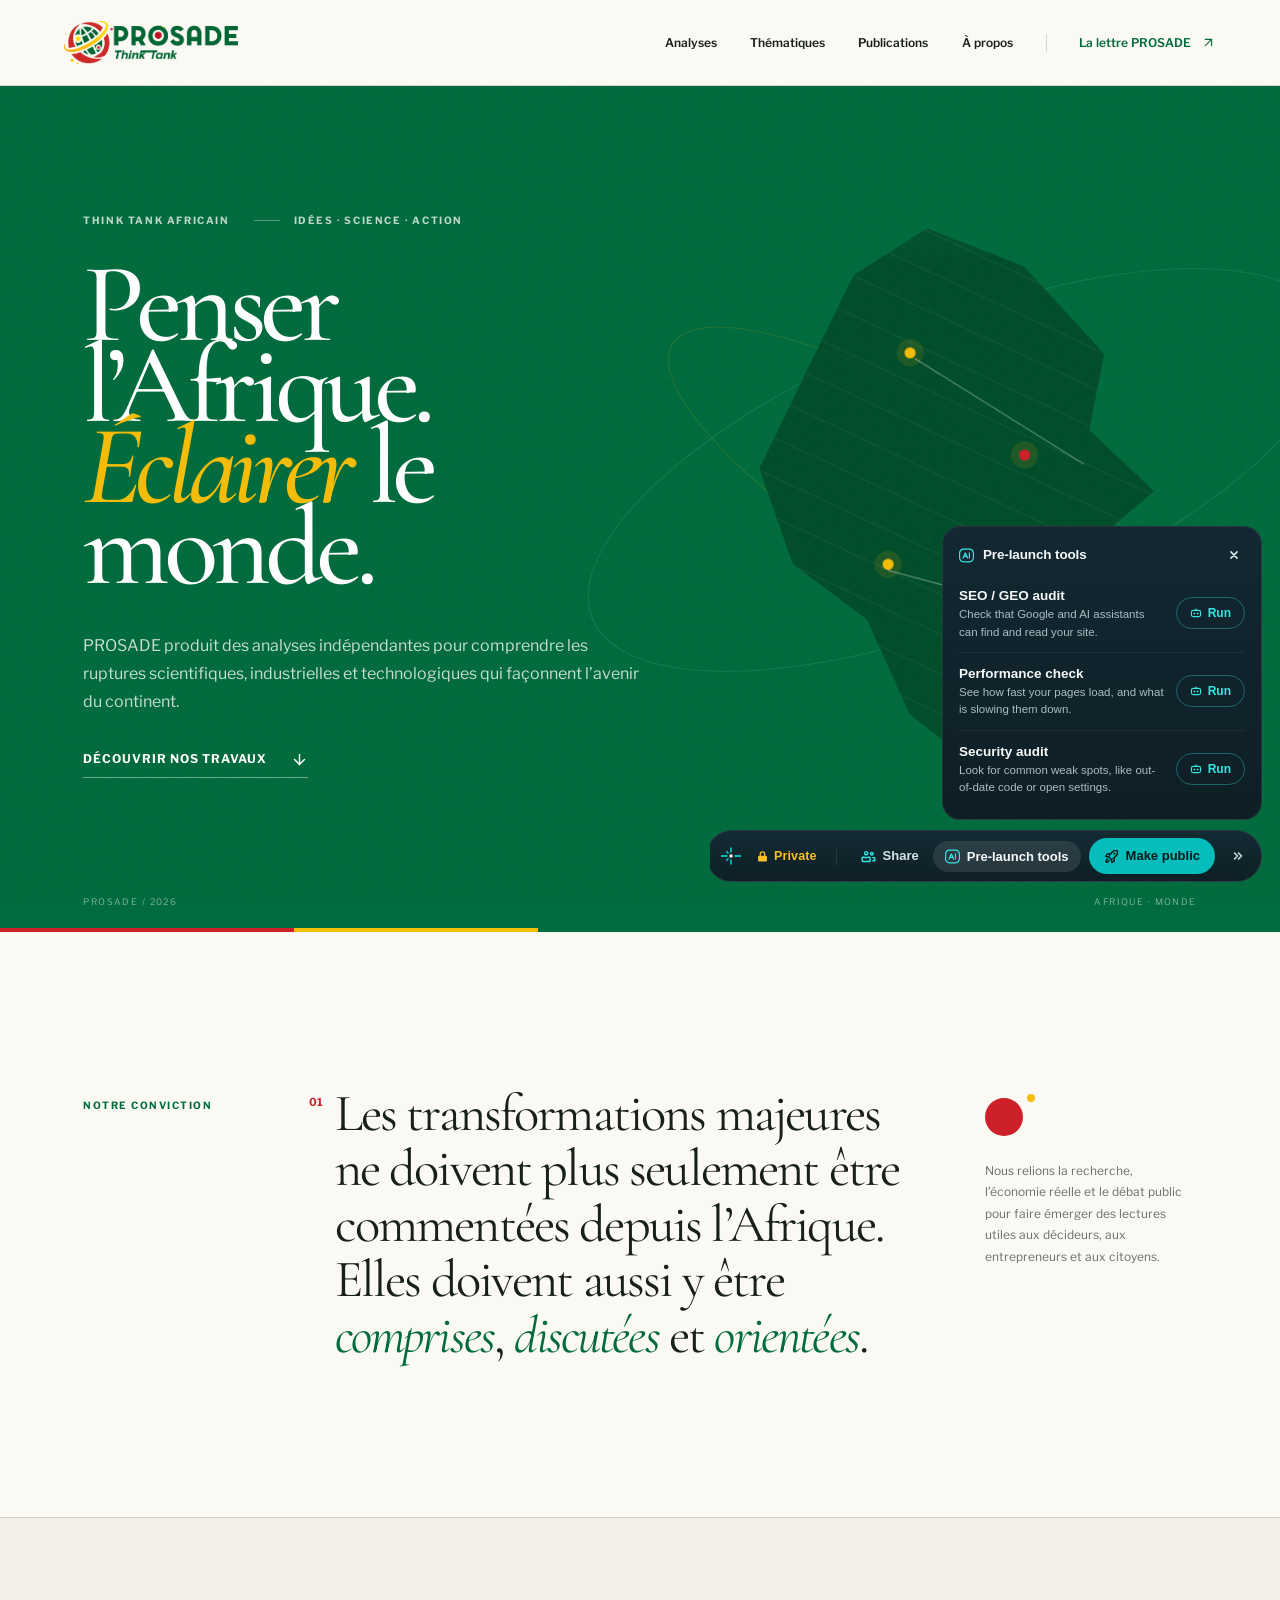
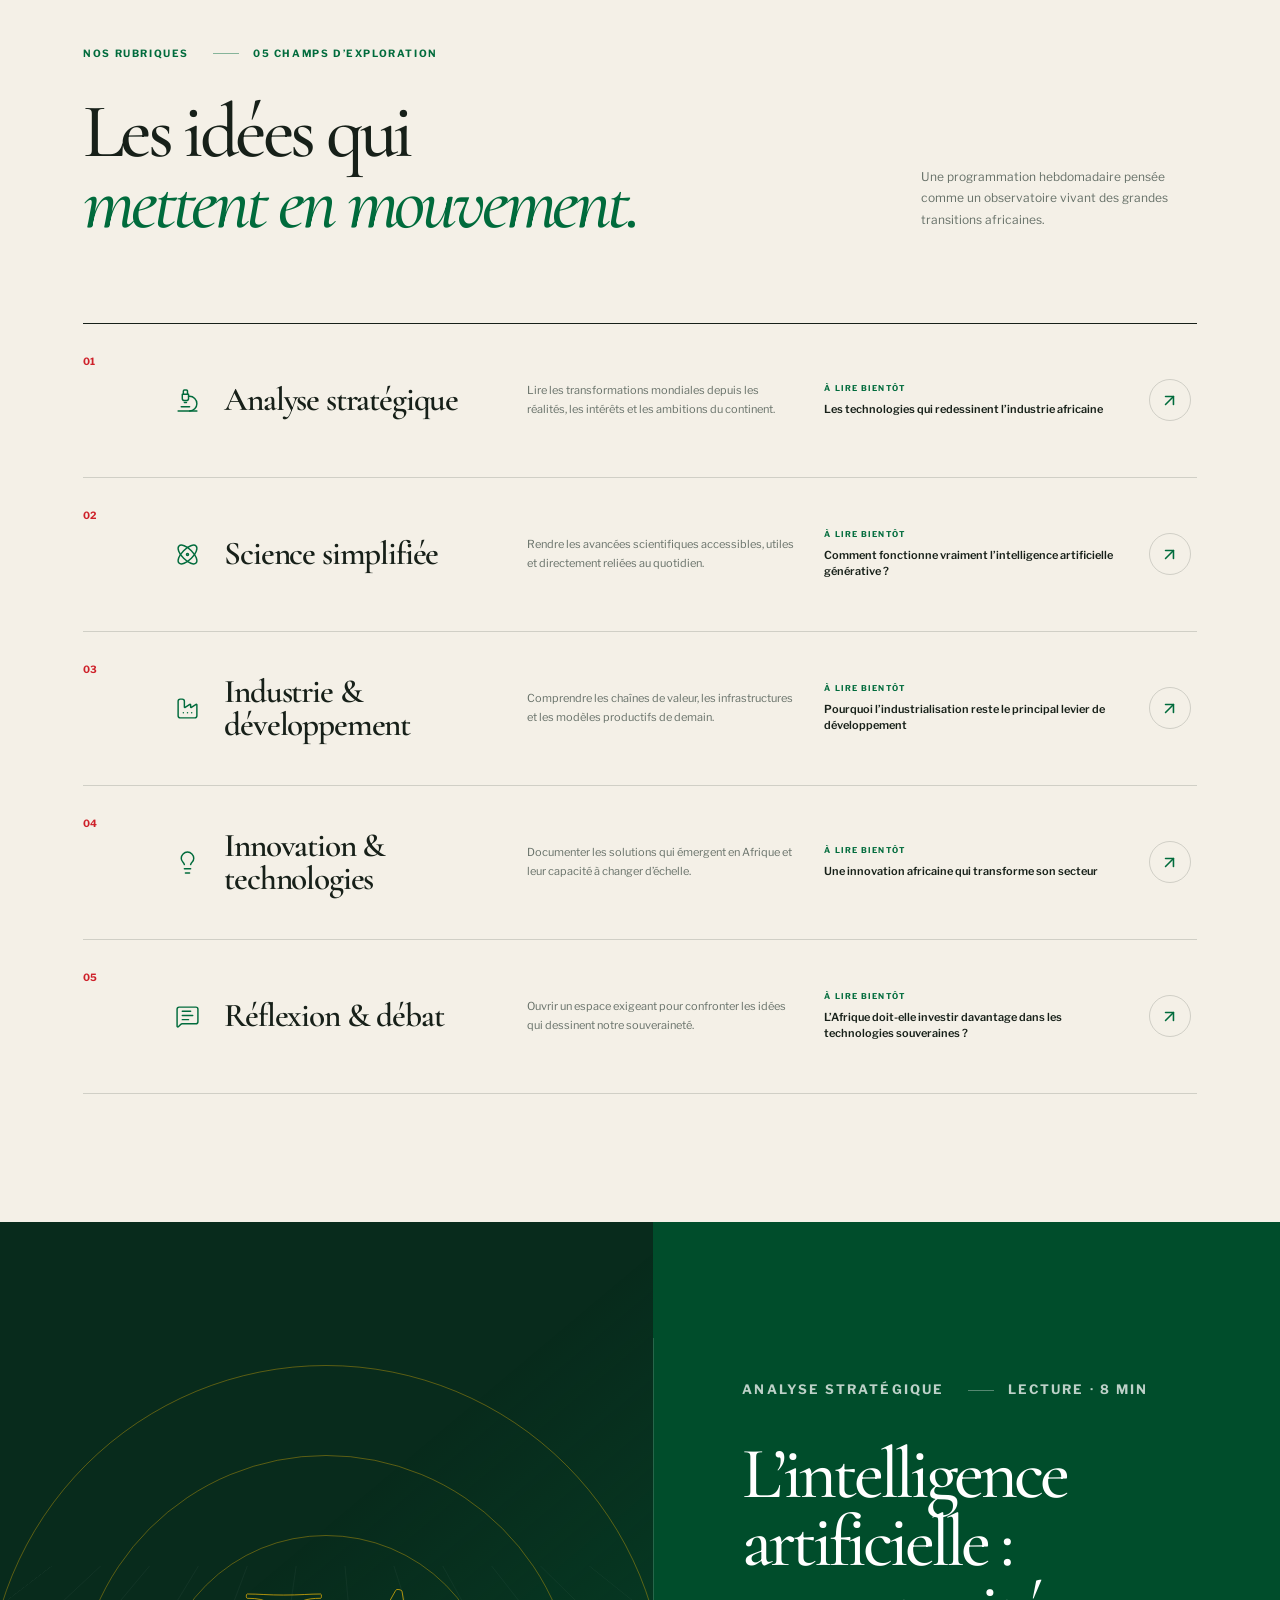
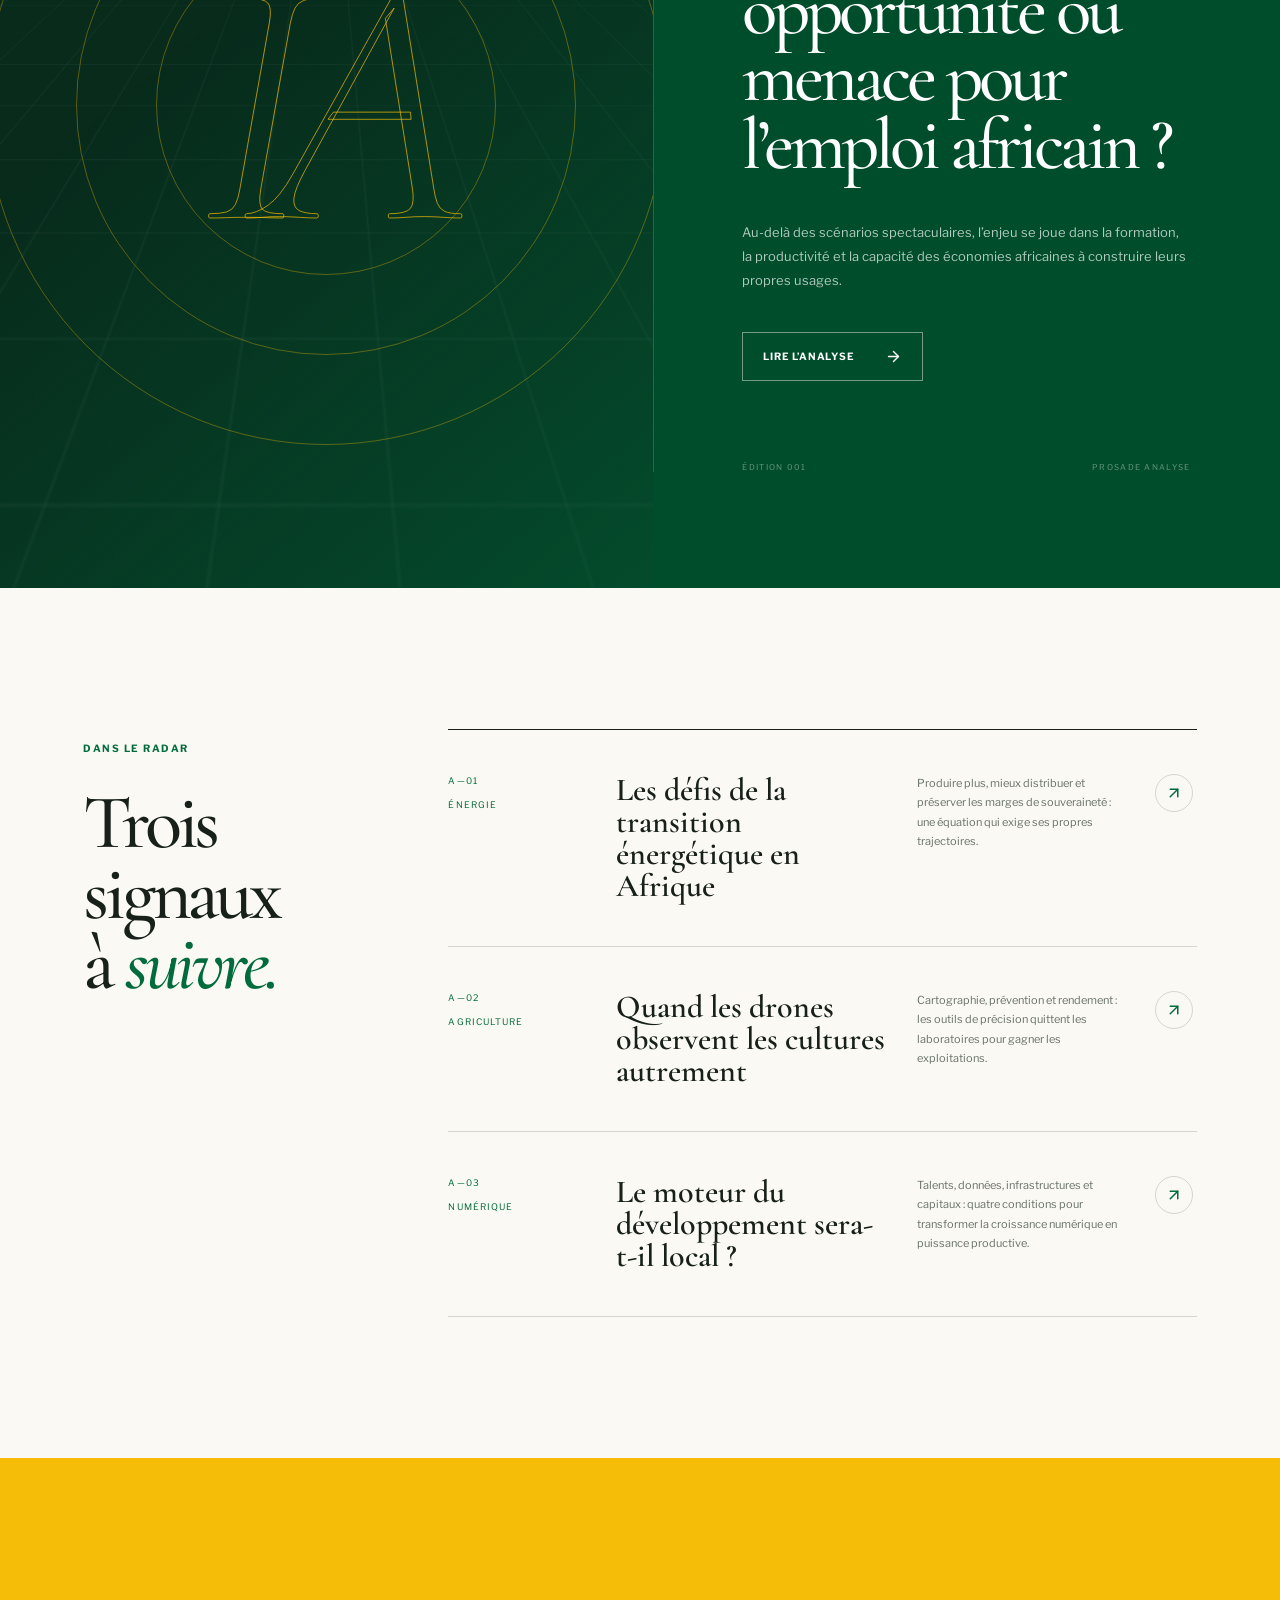
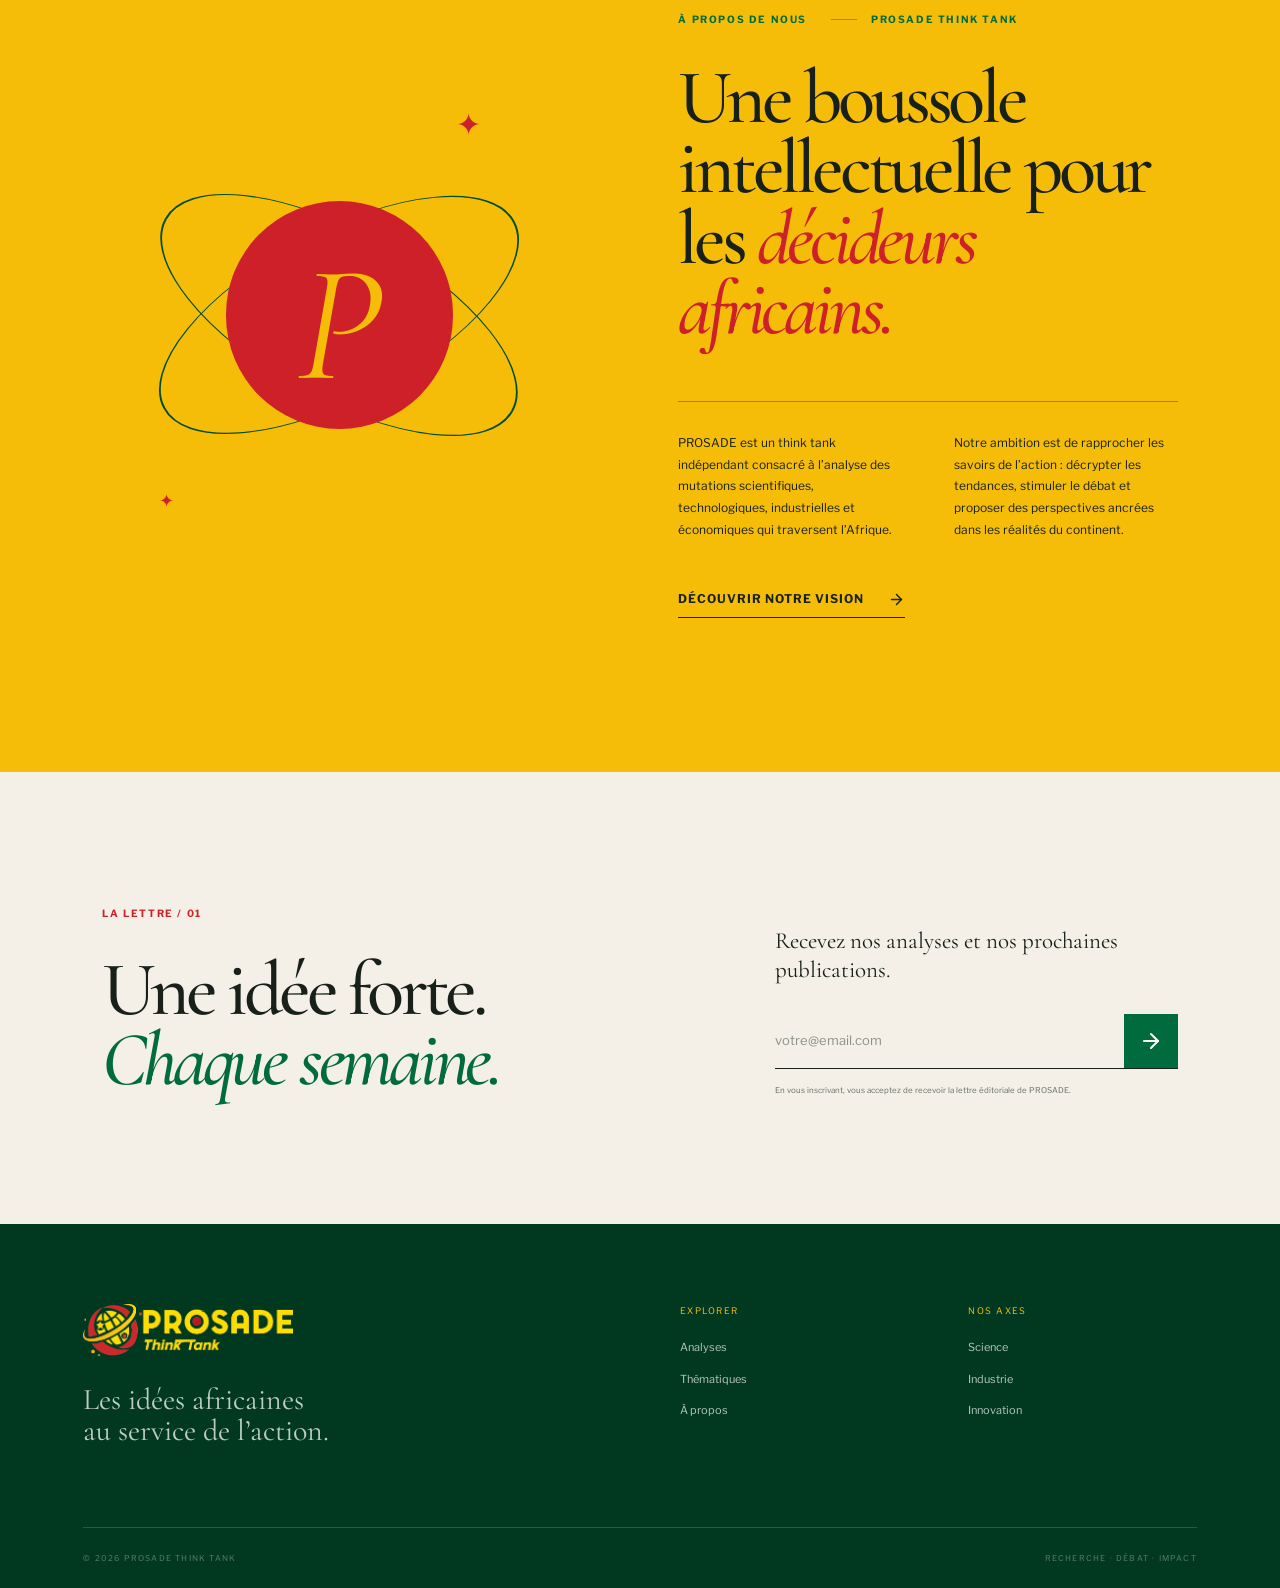
==== PROSADE — Think Tank africain.html @ a124afc9 "Add files via upload" ====
<!DOCTYPE html>
<!-- saved from url=(0032)https://prosade-web.netlify.app/ -->
<html lang="fr"><head><meta http-equiv="Content-Type" content="text/html; charset=UTF-8"><meta name="viewport" content="width=device-width, initial-scale=1"><link rel="preload" as="image" href="./PROSADE — Think Tank africain_files/prosade-logo-green.png"><link rel="preload" as="image" href="./PROSADE — Think Tank africain_files/prosade-logo-yellow.png"><link rel="stylesheet" href="./PROSADE — Think Tank africain_files/index-MCbqjA66.css" type="text/css" data-precedence="default"><title>PROSADE — Think Tank africain</title><meta name="description" content="PROSADE produit des analyses sur les transformations scientifiques, industrielles et technologiques qui façonnent l’avenir de l’Afrique."><meta name="theme-color" content="#006b3c"><link rel="modulepreload" href="https://prosade-web.netlify.app/assets/index-DYErUAAZ.js"><link rel="modulepreload" href="https://prosade-web.netlify.app/assets/index-BLcQiHYW.js"><style>
    @font-face {
      font-family: 'Nunito';
      src: url('chrome-extension://alglchohmdikgdjhafiicilegegieafa/fonts/Nunito-all.woff2') format('woff2');
      font-weight: 300 700;
      font-style: normal;
      font-display: swap;
    }
  </style></head><body><!--$--><main><header class="site-header"><a class="brand" href="https://prosade-web.netlify.app/#accueil" aria-label="PROSADE — Accueil"><img src="./PROSADE — Think Tank africain_files/prosade-logo-green.png" alt="PROSADE Think Tank"></a><nav class="nav-links" aria-label="Navigation principale"><a href="https://prosade-web.netlify.app/#analyses">Analyses</a><a href="https://prosade-web.netlify.app/#thematiques">Thématiques</a><a href="https://prosade-web.netlify.app/#publications">Publications</a><a href="https://prosade-web.netlify.app/#apropos">À propos</a><a class="nav-cta" href="https://prosade-web.netlify.app/#newsletter">La lettre PROSADE <svg xmlns="http://www.w3.org/2000/svg" width="15" height="15" viewBox="0 0 24 24" fill="none" stroke="currentColor" stroke-width="1.8" stroke-linecap="round" stroke-linejoin="round" class="lucide lucide-arrow-up-right" aria-hidden="true"><path d="M7 7h10v10"></path><path d="M7 17 17 7"></path></svg></a></nav><button class="menu-button" aria-expanded="false" aria-label="Ouvrir le menu"><svg xmlns="http://www.w3.org/2000/svg" width="24" height="24" viewBox="0 0 24 24" fill="none" stroke="currentColor" stroke-width="2" stroke-linecap="round" stroke-linejoin="round" class="lucide lucide-menu" aria-hidden="true"><path d="M4 5h16"></path><path d="M4 12h16"></path><path d="M4 19h16"></path></svg></button></header><section class="hero" id="accueil"><div class="hero-orbit orbit-one"></div><div class="hero-orbit orbit-two"></div><div class="hero-copy"><p class="eyebrow light"><span>Think tank africain</span><span>Idées · Science · Action</span></p><h1>Penser<br>l’Afrique.<br><em>Éclairer</em> le monde.</h1><p class="hero-intro">PROSADE produit des analyses indépendantes pour comprendre les ruptures scientifiques, industrielles et technologiques qui façonnent l’avenir du continent.</p><a class="text-link light-link" href="https://prosade-web.netlify.app/#analyses">Découvrir nos travaux <svg xmlns="http://www.w3.org/2000/svg" width="17" height="17" viewBox="0 0 24 24" fill="none" stroke="currentColor" stroke-width="2" stroke-linecap="round" stroke-linejoin="round" class="lucide lucide-arrow-down" aria-hidden="true"><path d="M12 5v14"></path><path d="m19 12-7 7-7-7"></path></svg></a></div><div class="hero-visual" aria-hidden="true"><div class="continent-shape"><span class="map-dot dot-one"></span><span class="map-dot dot-two"></span><span class="map-dot dot-three"></span><span class="map-dot dot-four"></span><span class="map-line line-one"></span><span class="map-line line-two"></span></div><p class="visual-label">Observer les ruptures<br>depuis le continent</p></div><div class="hero-index"><span>PROSADE / 2026</span><span>Afrique · Monde</span></div></section><section class="manifesto" id="analyses"><div class="section-marker">Notre conviction</div><div class="manifesto-statement"><span class="manifesto-number">01</span><p>Les transformations majeures ne doivent plus seulement être commentées depuis l’Afrique. Elles doivent aussi y être <em>comprises</em>, <em>discutées</em> et <em>orientées</em>.</p></div><div class="manifesto-note"><div class="red-disc"></div><p>Nous relions la recherche, l’économie réelle et le débat public pour faire émerger des lectures utiles aux décideurs, aux entrepreneurs et aux citoyens.</p></div></section><section class="themes-section" id="thematiques"><div class="section-heading-row"><div><p class="eyebrow dark"><span>Nos rubriques</span><span>05 champs d’exploration</span></p><h2>Les idées qui<br><em>mettent en mouvement.</em></h2></div><p class="heading-aside">Une programmation hebdomadaire pensée comme un observatoire vivant des grandes transitions africaines.</p></div><div class="themes-list"><article class="theme-row theme-analysis"><span class="theme-number">01</span><div class="theme-title-wrap"><svg xmlns="http://www.w3.org/2000/svg" width="25" height="25" viewBox="0 0 24 24" fill="none" stroke="currentColor" stroke-width="1.4" stroke-linecap="round" stroke-linejoin="round" class="lucide lucide-microscope theme-icon" aria-hidden="true"><path d="M6 18h8"></path><path d="M3 22h18"></path><path d="M14 22a7 7 0 1 0 0-14h-1"></path><path d="M9 14h2"></path><path d="M9 12a2 2 0 0 1-2-2V6h6v4a2 2 0 0 1-2 2Z"></path><path d="M12 6V3a1 1 0 0 0-1-1H9a1 1 0 0 0-1 1v3"></path></svg><h3>Analyse stratégique</h3></div><p class="theme-description">Lire les transformations mondiales depuis les réalités, les intérêts et les ambitions du continent.</p><div class="theme-prompt"><span>À lire bientôt</span><strong>Les technologies qui redessinent l’industrie africaine</strong></div><a class="circle-button" href="https://prosade-web.netlify.app/#publications" aria-label="Découvrir la rubrique Analyse stratégique"><svg xmlns="http://www.w3.org/2000/svg" width="19" height="19" viewBox="0 0 24 24" fill="none" stroke="currentColor" stroke-width="2" stroke-linecap="round" stroke-linejoin="round" class="lucide lucide-arrow-up-right" aria-hidden="true"><path d="M7 7h10v10"></path><path d="M7 17 17 7"></path></svg></a></article><article class="theme-row theme-science"><span class="theme-number">02</span><div class="theme-title-wrap"><svg xmlns="http://www.w3.org/2000/svg" width="25" height="25" viewBox="0 0 24 24" fill="none" stroke="currentColor" stroke-width="1.4" stroke-linecap="round" stroke-linejoin="round" class="lucide lucide-atom theme-icon" aria-hidden="true"><circle cx="12" cy="12" r="1"></circle><path d="M20.2 20.2c2.04-2.03.02-7.36-4.5-11.9-4.54-4.52-9.87-6.54-11.9-4.5-2.04 2.03-.02 7.36 4.5 11.9 4.54 4.52 9.87 6.54 11.9 4.5Z"></path><path d="M15.7 15.7c4.52-4.54 6.54-9.87 4.5-11.9-2.03-2.04-7.36-.02-11.9 4.5-4.52 4.54-6.54 9.87-4.5 11.9 2.03 2.04 7.36.02 11.9-4.5Z"></path></svg><h3>Science simplifiée</h3></div><p class="theme-description">Rendre les avancées scientifiques accessibles, utiles et directement reliées au quotidien.</p><div class="theme-prompt"><span>À lire bientôt</span><strong>Comment fonctionne vraiment l’intelligence artificielle générative ?</strong></div><a class="circle-button" href="https://prosade-web.netlify.app/#publications" aria-label="Découvrir la rubrique Science simplifiée"><svg xmlns="http://www.w3.org/2000/svg" width="19" height="19" viewBox="0 0 24 24" fill="none" stroke="currentColor" stroke-width="2" stroke-linecap="round" stroke-linejoin="round" class="lucide lucide-arrow-up-right" aria-hidden="true"><path d="M7 7h10v10"></path><path d="M7 17 17 7"></path></svg></a></article><article class="theme-row theme-industry"><span class="theme-number">03</span><div class="theme-title-wrap"><svg xmlns="http://www.w3.org/2000/svg" width="25" height="25" viewBox="0 0 24 24" fill="none" stroke="currentColor" stroke-width="1.4" stroke-linecap="round" stroke-linejoin="round" class="lucide lucide-factory theme-icon" aria-hidden="true"><path d="M12 16h.01"></path><path d="M16 16h.01"></path><path d="M3 19a2 2 0 0 0 2 2h14a2 2 0 0 0 2-2V8.5a.5.5 0 0 0-.769-.422l-4.462 2.844A.5.5 0 0 1 15 10.5v-2a.5.5 0 0 0-.769-.422L9.77 10.922A.5.5 0 0 1 9 10.5V5a2 2 0 0 0-2-2H5a2 2 0 0 0-2 2z"></path><path d="M8 16h.01"></path></svg><h3>Industrie &amp; développement</h3></div><p class="theme-description">Comprendre les chaînes de valeur, les infrastructures et les modèles productifs de demain.</p><div class="theme-prompt"><span>À lire bientôt</span><strong>Pourquoi l’industrialisation reste le principal levier de développement</strong></div><a class="circle-button" href="https://prosade-web.netlify.app/#publications" aria-label="Découvrir la rubrique Industrie &amp; développement"><svg xmlns="http://www.w3.org/2000/svg" width="19" height="19" viewBox="0 0 24 24" fill="none" stroke="currentColor" stroke-width="2" stroke-linecap="round" stroke-linejoin="round" class="lucide lucide-arrow-up-right" aria-hidden="true"><path d="M7 7h10v10"></path><path d="M7 17 17 7"></path></svg></a></article><article class="theme-row theme-innovation"><span class="theme-number">04</span><div class="theme-title-wrap"><svg xmlns="http://www.w3.org/2000/svg" width="25" height="25" viewBox="0 0 24 24" fill="none" stroke="currentColor" stroke-width="1.4" stroke-linecap="round" stroke-linejoin="round" class="lucide lucide-lightbulb theme-icon" aria-hidden="true"><path d="M15 14c.2-1 .7-1.7 1.5-2.5 1-.9 1.5-2.2 1.5-3.5A6 6 0 0 0 6 8c0 1 .2 2.2 1.5 3.5.7.7 1.3 1.5 1.5 2.5"></path><path d="M9 18h6"></path><path d="M10 22h4"></path></svg><h3>Innovation &amp; technologies</h3></div><p class="theme-description">Documenter les solutions qui émergent en Afrique et leur capacité à changer d’échelle.</p><div class="theme-prompt"><span>À lire bientôt</span><strong>Une innovation africaine qui transforme son secteur</strong></div><a class="circle-button" href="https://prosade-web.netlify.app/#publications" aria-label="Découvrir la rubrique Innovation &amp; technologies"><svg xmlns="http://www.w3.org/2000/svg" width="19" height="19" viewBox="0 0 24 24" fill="none" stroke="currentColor" stroke-width="2" stroke-linecap="round" stroke-linejoin="round" class="lucide lucide-arrow-up-right" aria-hidden="true"><path d="M7 7h10v10"></path><path d="M7 17 17 7"></path></svg></a></article><article class="theme-row theme-debate"><span class="theme-number">05</span><div class="theme-title-wrap"><svg xmlns="http://www.w3.org/2000/svg" width="25" height="25" viewBox="0 0 24 24" fill="none" stroke="currentColor" stroke-width="1.4" stroke-linecap="round" stroke-linejoin="round" class="lucide lucide-message-square-text theme-icon" aria-hidden="true"><path d="M22 17a2 2 0 0 1-2 2H6.828a2 2 0 0 0-1.414.586l-2.202 2.202A.71.71 0 0 1 2 21.286V5a2 2 0 0 1 2-2h16a2 2 0 0 1 2 2z"></path><path d="M7 11h10"></path><path d="M7 15h6"></path><path d="M7 7h8"></path></svg><h3>Réflexion &amp; débat</h3></div><p class="theme-description">Ouvrir un espace exigeant pour confronter les idées qui dessinent notre souveraineté.</p><div class="theme-prompt"><span>À lire bientôt</span><strong>L’Afrique doit-elle investir davantage dans les technologies souveraines ?</strong></div><a class="circle-button" href="https://prosade-web.netlify.app/#publications" aria-label="Découvrir la rubrique Réflexion &amp; débat"><svg xmlns="http://www.w3.org/2000/svg" width="19" height="19" viewBox="0 0 24 24" fill="none" stroke="currentColor" stroke-width="2" stroke-linecap="round" stroke-linejoin="round" class="lucide lucide-arrow-up-right" aria-hidden="true"><path d="M7 7h10v10"></path><path d="M7 17 17 7"></path></svg></a></article></div></section><section class="featured" id="publications"><div class="featured-art" aria-hidden="true"><div class="circuit-grid"></div><div class="signal signal-one"></div><div class="signal signal-two"></div><div class="signal signal-three"></div><span>IA</span></div><div class="featured-copy"><p class="eyebrow light"><span>Analyse stratégique</span><span>Lecture · 8 min</span></p><h2>L’intelligence artificielle : opportunité ou menace pour l’emploi africain ?</h2><p>Au-delà des scénarios spectaculaires, l’enjeu se joue dans la formation, la productivité et la capacité des économies africaines à construire leurs propres usages.</p><a class="button-light" href="https://prosade-web.netlify.app/#newsletter">Lire l’analyse <svg xmlns="http://www.w3.org/2000/svg" width="17" height="17" viewBox="0 0 24 24" fill="none" stroke="currentColor" stroke-width="2" stroke-linecap="round" stroke-linejoin="round" class="lucide lucide-arrow-right" aria-hidden="true"><path d="M5 12h14"></path><path d="m12 5 7 7-7 7"></path></svg></a><div class="featured-meta"><span>Édition 001</span><span>PROSADE Analyse</span></div></div></section><section class="dispatches-section"><div class="dispatches-heading"><p class="section-marker">Dans le radar</p><h2>Trois signaux<br>à <em>suivre.</em></h2></div><div class="dispatches-list"><article class="dispatch"><div class="dispatch-meta"><span>A—01</span><span>Énergie</span></div><h3>Les défis de la transition énergétique en Afrique</h3><p>Produire plus, mieux distribuer et préserver les marges de souveraineté : une équation qui exige ses propres trajectoires.</p><a href="https://prosade-web.netlify.app/#newsletter" aria-label="Lire : Les défis de la transition énergétique en Afrique"><svg xmlns="http://www.w3.org/2000/svg" width="18" height="18" viewBox="0 0 24 24" fill="none" stroke="currentColor" stroke-width="2" stroke-linecap="round" stroke-linejoin="round" class="lucide lucide-arrow-up-right" aria-hidden="true"><path d="M7 7h10v10"></path><path d="M7 17 17 7"></path></svg></a></article><article class="dispatch"><div class="dispatch-meta"><span>A—02</span><span>Agriculture</span></div><h3>Quand les drones observent les cultures autrement</h3><p>Cartographie, prévention et rendement : les outils de précision quittent les laboratoires pour gagner les exploitations.</p><a href="https://prosade-web.netlify.app/#newsletter" aria-label="Lire : Quand les drones observent les cultures autrement"><svg xmlns="http://www.w3.org/2000/svg" width="18" height="18" viewBox="0 0 24 24" fill="none" stroke="currentColor" stroke-width="2" stroke-linecap="round" stroke-linejoin="round" class="lucide lucide-arrow-up-right" aria-hidden="true"><path d="M7 7h10v10"></path><path d="M7 17 17 7"></path></svg></a></article><article class="dispatch"><div class="dispatch-meta"><span>A—03</span><span>Numérique</span></div><h3>Le moteur du développement sera-t-il local ?</h3><p>Talents, données, infrastructures et capitaux : quatre conditions pour transformer la croissance numérique en puissance productive.</p><a href="https://prosade-web.netlify.app/#newsletter" aria-label="Lire : Le moteur du développement sera-t-il local ?"><svg xmlns="http://www.w3.org/2000/svg" width="18" height="18" viewBox="0 0 24 24" fill="none" stroke="currentColor" stroke-width="2" stroke-linecap="round" stroke-linejoin="round" class="lucide lucide-arrow-up-right" aria-hidden="true"><path d="M7 7h10v10"></path><path d="M7 17 17 7"></path></svg></a></article></div></section><section class="about-section" id="apropos"><div class="about-seal" aria-hidden="true"><div class="seal-ring ring-a"></div><div class="seal-ring ring-b"></div><div class="seal-core">P</div><span class="seal-star star-a">✦</span><span class="seal-star star-b">✦</span></div><div class="about-copy"><p class="eyebrow dark"><span>À propos de nous</span><span>PROSADE Think Tank</span></p><h2>Une boussole intellectuelle pour les <em>décideurs africains.</em></h2><div class="about-columns"><p>PROSADE est un think tank indépendant consacré à l’analyse des mutations scientifiques, technologiques, industrielles et économiques qui traversent l’Afrique.</p><p>Notre ambition est de rapprocher les savoirs de l’action : décrypter les tendances, stimuler le débat et proposer des perspectives ancrées dans les réalités du continent.</p></div><a class="text-link" href="https://prosade-web.netlify.app/#newsletter">Découvrir notre vision <svg xmlns="http://www.w3.org/2000/svg" width="17" height="17" viewBox="0 0 24 24" fill="none" stroke="currentColor" stroke-width="2" stroke-linecap="round" stroke-linejoin="round" class="lucide lucide-arrow-right" aria-hidden="true"><path d="M5 12h14"></path><path d="m12 5 7 7-7 7"></path></svg></a></div></section><section class="newsletter" id="newsletter"><div class="newsletter-heading"><span class="issue-label">La lettre / 01</span><h2>Une idée forte.<br><em>Chaque semaine.</em></h2></div><form class="newsletter-form" name="lettre-prosade" data-netlify="true" netlify-honeypot="bot-field" method="POST"><input type="hidden" name="form-name" value="lettre-prosade"><p class="honeypot" aria-hidden="true"><label>Ne pas remplir ce champ <input tabindex="-1" autocomplete="off" name="bot-field"></label></p><label for="email">Recevez nos analyses et nos prochaines publications.</label><div class="input-row"><input id="email" type="email" placeholder="votre@email.com" aria-label="Votre adresse e-mail" required="" name="email"><button type="submit" aria-label="S’inscrire à la lettre PROSADE"><svg xmlns="http://www.w3.org/2000/svg" width="24" height="24" viewBox="0 0 24 24" fill="none" stroke="currentColor" stroke-width="2" stroke-linecap="round" stroke-linejoin="round" class="lucide lucide-arrow-right" aria-hidden="true"><path d="M5 12h14"></path><path d="m12 5 7 7-7 7"></path></svg></button></div><p class="subscription-note" aria-live="polite">En vous inscrivant, vous acceptez de recevoir la lettre éditoriale de PROSADE.</p></form></section><footer><div class="footer-brand"><img src="./PROSADE — Think Tank africain_files/prosade-logo-yellow.png" alt="PROSADE Think Tank"><p>Les idées africaines<br>au service de l’action.</p></div><div class="footer-links"><div><span>Explorer</span><a href="https://prosade-web.netlify.app/#analyses">Analyses</a><a href="https://prosade-web.netlify.app/#thematiques">Thématiques</a><a href="https://prosade-web.netlify.app/#apropos">À propos</a></div><div><span>Nos axes</span><a href="https://prosade-web.netlify.app/#thematiques">Science</a><a href="https://prosade-web.netlify.app/#thematiques">Industrie</a><a href="https://prosade-web.netlify.app/#thematiques">Innovation</a></div></div><div class="footer-bottom"><span>© 2026 PROSADE Think Tank</span><span>Recherche · Débat · Impact</span></div></footer></main><!--/$--><script async="" src="./PROSADE — Think Tank africain_files/hud" data-nf-variant="owner-private" data-netlify-site-id="946ccdd9-b952-494d-9071-a40171136f90" data-app-host="app.netlify.com"></script>
<iframe sandbox="allow-scripts allow-forms allow-popups allow-popups-to-escape-sandbox" id="nl-hud-frame" title="Netlify" style="position: fixed; bottom: 0px; right: 0px; border: 0px; margin: 0px; padding: 0px; background: transparent; z-index: 2147483645; width: 573px; height: 382px; clip-path: path(&quot;M 230 3 H 560 V 307 H 230 Z M 3 307 H 560 V 369 H 3 Z&quot;);" data-nl-ready="1" src="./PROSADE — Think Tank africain_files/saved_resource.html"></iframe></body></html>
---- PROSADE — Think Tank africain_files/index-MCbqjA66.css ----
@import"https://fonts.googleapis.com/css2?family=Cormorant+Garamond:ital,wght@0,500;0,600;1,500&family=Libre+Franklin:wght@400;500;600;700;800&display=swap";@layer components;@layer properties{@supports (((-webkit-hyphens:none)) and (not (margin-trim:inline))) or ((-moz-orient:inline) and (not (color:rgb(from red r g b)))){*,:before,:after,::backdrop{--tw-rotate-x:initial;--tw-rotate-y:initial;--tw-rotate-z:initial;--tw-skew-x:initial;--tw-skew-y:initial;--tw-font-weight:initial;--tw-blur:initial;--tw-brightness:initial;--tw-contrast:initial;--tw-grayscale:initial;--tw-hue-rotate:initial;--tw-invert:initial;--tw-opacity:initial;--tw-saturate:initial;--tw-sepia:initial;--tw-drop-shadow:initial;--tw-drop-shadow-color:initial;--tw-drop-shadow-alpha:100%;--tw-drop-shadow-size:initial}}}@layer theme{:root,:host{--font-sans:ui-sans-serif, system-ui, sans-serif, "Apple Color Emoji", "Segoe UI Emoji", "Segoe UI Symbol", "Noto Color Emoji";--font-mono:ui-monospace, SFMono-Regular, Menlo, Monaco, Consolas, "Liberation Mono", "Courier New", monospace;--color-blue-600:oklch(54.6% .245 262.881);--color-gray-600:oklch(44.6% .03 256.802);--spacing:.25rem;--font-weight-bold:700;--default-transition-duration:.15s;--default-transition-timing-function:cubic-bezier(.4, 0, .2, 1);--default-font-family:var(--font-sans);--default-mono-font-family:var(--font-mono)}}@layer base{*,:after,:before,::backdrop{box-sizing:border-box;border:0 solid;margin:0;padding:0}::file-selector-button{box-sizing:border-box;border:0 solid;margin:0;padding:0}html,:host{-webkit-text-size-adjust:100%;tab-size:4;line-height:1.5;font-family:var(--default-font-family,ui-sans-serif, system-ui, sans-serif, "Apple Color Emoji", "Segoe UI Emoji", "Segoe UI Symbol", "Noto Color Emoji");font-feature-settings:var(--default-font-feature-settings,normal);font-variation-settings:var(--default-font-variation-settings,normal);-webkit-tap-highlight-color:transparent}hr{height:0;color:inherit;border-top-width:1px}abbr:where([title]){-webkit-text-decoration:underline dotted;text-decoration:underline dotted}h1,h2,h3,h4,h5,h6{font-size:inherit;font-weight:inherit}a{color:inherit;-webkit-text-decoration:inherit;text-decoration:inherit}b,strong{font-weight:bolder}code,kbd,samp,pre{font-family:var(--default-mono-font-family,ui-monospace, SFMono-Regular, Menlo, Monaco, Consolas, "Liberation Mono", "Courier New", monospace);font-feature-settings:var(--default-mono-font-feature-settings,normal);font-variation-settings:var(--default-mono-font-variation-settings,normal);font-size:1em}small{font-size:80%}sub,sup{vertical-align:baseline;font-size:75%;line-height:0;position:relative}sub{bottom:-.25em}sup{top:-.5em}table{text-indent:0;border-color:inherit;border-collapse:collapse}:-moz-focusring{outline:auto}progress{vertical-align:baseline}summary{display:list-item}ol,ul,menu{list-style:none}img,svg,video,canvas,audio,iframe,embed,object{vertical-align:middle;display:block}img,video{max-width:100%;height:auto}button,input,select,optgroup,textarea{font:inherit;font-feature-settings:inherit;font-variation-settings:inherit;letter-spacing:inherit;color:inherit;opacity:1;background-color:#0000;border-radius:0}::file-selector-button{font:inherit;font-feature-settings:inherit;font-variation-settings:inherit;letter-spacing:inherit;color:inherit;opacity:1;background-color:#0000;border-radius:0}:where(select:is([multiple],[size])) optgroup{font-weight:bolder}:where(select:is([multiple],[size])) optgroup option{padding-inline-start:20px}::file-selector-button{margin-inline-end:4px}::placeholder{opacity:1}@supports (not ((-webkit-appearance:-apple-pay-button))) or (contain-intrinsic-size:1px){::placeholder{color:currentColor}@supports (color:color-mix(in lab,red,red)){::placeholder{color:color-mix(in oklab,currentcolor 50%,transparent)}}}textarea{resize:vertical}::-webkit-search-decoration{-webkit-appearance:none}::-webkit-date-and-time-value{min-height:1lh;text-align:inherit}::-webkit-datetime-edit{display:inline-flex}::-webkit-datetime-edit-fields-wrapper{padding:0}::-webkit-datetime-edit{padding-block:0}::-webkit-datetime-edit-year-field{padding-block:0}::-webkit-datetime-edit-month-field{padding-block:0}::-webkit-datetime-edit-day-field{padding-block:0}::-webkit-datetime-edit-hour-field{padding-block:0}::-webkit-datetime-edit-minute-field{padding-block:0}::-webkit-datetime-edit-second-field{padding-block:0}::-webkit-datetime-edit-millisecond-field{padding-block:0}::-webkit-datetime-edit-meridiem-field{padding-block:0}::-webkit-calendar-picker-indicator{line-height:1}:-moz-ui-invalid{box-shadow:none}button,input:where([type=button],[type=reset],[type=submit]){appearance:button}::file-selector-button{appearance:button}::-webkit-inner-spin-button{height:auto}::-webkit-outer-spin-button{height:auto}[hidden]:where(:not([hidden=until-found])){display:none!important}}@layer utilities{.static{position:static}.start{inset-inline-start:var(--spacing)}.hidden{display:none}.transform{transform:var(--tw-rotate-x,) var(--tw-rotate-y,) var(--tw-rotate-z,) var(--tw-skew-x,) var(--tw-skew-y,)}.font-bold{--tw-font-weight:var(--font-weight-bold);font-weight:var(--font-weight-bold)}.text-blue-600{color:var(--color-blue-600)}.text-gray-600{color:var(--color-gray-600)}.filter{filter:var(--tw-blur,) var(--tw-brightness,) var(--tw-contrast,) var(--tw-grayscale,) var(--tw-hue-rotate,) var(--tw-invert,) var(--tw-saturate,) var(--tw-sepia,) var(--tw-drop-shadow,)}.transition{transition-property:color,background-color,border-color,outline-color,text-decoration-color,fill,stroke,--tw-gradient-from,--tw-gradient-via,--tw-gradient-to,opacity,box-shadow,transform,translate,scale,rotate,filter,-webkit-backdrop-filter,backdrop-filter,display,content-visibility,overlay,pointer-events;transition-timing-function:var(--tw-ease,var(--default-transition-timing-function));transition-duration:var(--tw-duration,var(--default-transition-duration))}}:root{--green:#006b3c;--green-deep:#004d2b;--green-dark:#003820;--green-soft:#dfece2;--red:#ce2029;--yellow:#f5bd08;--cream:#f4f0e7;--paper:#fbf9f3;--ink:#172019;--muted:#667068;--line:#17201929;--serif:"Cormorant Garamond", Georgia, serif;--sans:"Libre Franklin", "Helvetica Neue", sans-serif}*{box-sizing:border-box}html{scroll-behavior:smooth}body{background:var(--paper);color:var(--ink);font-family:var(--sans);-webkit-font-smoothing:antialiased;margin:0}body:before{content:"";z-index:20;pointer-events:none;opacity:.028;background-image:url("data:image/svg+xml,%3Csvg viewBox='0 0 180 180' xmlns='http://www.w3.org/2000/svg'%3E%3Cfilter id='n'%3E%3CfeTurbulence type='fractalNoise' baseFrequency='.85' numOctaves='3' stitchTiles='stitch'/%3E%3C/filter%3E%3Crect width='100%25' height='100%25' filter='url(%23n)' opacity='.8'/%3E%3C/svg%3E");position:fixed;inset:0}a{color:inherit;text-decoration:none}button,input{font:inherit}.site-header{background:var(--paper);border-bottom:1px solid var(--line);z-index:30;justify-content:space-between;align-items:center;height:86px;padding:0 clamp(24px,5vw,76px);display:flex;position:relative}.brand img{width:174px;height:auto;display:block}.nav-links{align-items:center;gap:clamp(20px,2.6vw,42px);font-size:12px;font-weight:600;display:flex}.nav-links>a:not(.nav-cta){position:relative}.nav-links>a:not(.nav-cta):after{content:"";background:var(--red);height:1px;transition:right .25s;position:absolute;bottom:-7px;left:0;right:100%}.nav-links>a:not(.nav-cta):hover:after{right:0}.nav-cta{border-left:1px solid var(--line);color:var(--green);align-items:center;gap:10px;padding-left:clamp(20px,2.5vw,40px);display:flex}.menu-button{color:var(--green-deep);background:0 0;border:0;padding:8px;display:none}.hero{background:var(--green);color:#fff;grid-template-columns:minmax(0,1.08fr) minmax(400px,.92fr);align-items:center;min-height:calc(100vh - 86px);padding:8vh clamp(24px,6.5vw,100px) 11vh;display:grid;position:relative;overflow:hidden}.hero:after{content:"";background:linear-gradient(90deg,var(--red) 0 23%,var(--yellow) 23% 42%,transparent 42%);height:4px;position:absolute;inset:auto 0 0}.hero-copy{z-index:4;max-width:810px;animation:.8s .1s both rise;position:relative}.eyebrow{letter-spacing:.16em;text-transform:uppercase;align-items:center;gap:24px;margin:0 0 36px;font-size:10px;font-weight:700;display:flex}.eyebrow span+span:before{content:"";opacity:.45;background:currentColor;width:26px;height:1px;margin:0 14px 3px 0;display:inline-block}.eyebrow.light{color:#ffffffbd}.eyebrow.dark{color:var(--green)}.hero h1,.section-heading-row h2,.featured h2,.dispatches-heading h2,.about-copy h2,.newsletter h2{font-family:var(--serif);letter-spacing:-.055em;margin:0;font-weight:500}.hero h1{font-size:clamp(72px,8.8vw,144px);line-height:.72}.hero h1 em{color:var(--yellow);font-weight:500}.hero-intro{color:#ffffffc7;max-width:570px;margin:44px 0 30px;font-size:clamp(15px,1.25vw,19px);line-height:1.75}.text-link{border-bottom:1px solid var(--ink);text-transform:uppercase;letter-spacing:.08em;align-items:center;gap:24px;padding:0 0 9px;font-size:12px;font-weight:700;display:inline-flex}.light-link{color:#fff;border-color:#ffffff6b}.text-link svg{transition:transform .25s}.text-link:hover svg{transform:translate(5px)}.hero-visual{z-index:2;height:min(65vw,720px);max-height:75vh;animation:.9s .35s both fade;position:relative}.continent-shape{aspect-ratio:.88;clip-path:polygon(46% 0,66% 8%,82% 25%,78% 39%,91% 51%,70% 65%,64% 78%,50% 100%,37% 90%,29% 72%,14% 61%,8% 43%,18% 27%,30% 8%);filter:drop-shadow(20px 28px #00341d59);background:#01492ac2;width:clamp(360px,37vw,600px);position:absolute;top:50%;left:50%;transform:translate(-46%,-50%)rotate(-3deg)}.continent-shape:before{content:"";background:repeating-linear-gradient(28deg,#0000 0 34px,#ffffff12 35px,#0000 36px);position:absolute;inset:0}.map-dot{background:var(--yellow);border-radius:50%;width:11px;height:11px;position:absolute;box-shadow:0 0 0 8px #f5bd081f}.dot-one{top:22%;left:40%}.dot-two{background:var(--red);top:42%;left:63%}.dot-three{top:61%;left:33%}.dot-four{background:#fff;top:72%;left:55%}.map-line{transform-origin:0;background:#fff6;height:1px;position:absolute}.line-one{width:42%;top:24%;left:42%;transform:rotate(35deg)}.line-two{width:38%;top:63%;left:34%;transform:rotate(18deg)}.visual-label{text-transform:uppercase;letter-spacing:.14em;color:#ffffffa6;border-left:1px solid #ffffff4d;margin:0;padding-left:18px;font-size:10px;line-height:1.6;position:absolute;bottom:8%;right:0}.hero-orbit{border:1px solid #ffffff1a;border-radius:50%;position:absolute;transform:rotate(-22deg)}.orbit-one{width:62vw;height:23vw;top:28%;right:-6vw}.orbit-two{border-color:#f5bd0829;width:49vw;height:14vw;top:39%;right:2vw;transform:rotate(31deg)}.hero-index{text-transform:uppercase;letter-spacing:.16em;color:#ffffff7a;justify-content:space-between;font-size:9px;display:flex;position:absolute;bottom:24px;left:clamp(24px,6.5vw,100px);right:clamp(24px,6.5vw,100px)}.manifesto{background:var(--paper);grid-template-columns:.7fr 2.3fr .85fr;align-items:start;gap:6vw;padding:clamp(90px,12vw,180px) clamp(24px,6.5vw,100px);display:grid}.section-marker{color:var(--green);text-transform:uppercase;letter-spacing:.15em;padding-top:12px;font-size:10px;font-weight:700}.manifesto-statement{position:relative}.manifesto-number{color:var(--red);font-size:11px;font-weight:700;position:absolute;top:8px;left:-2.3em}.manifesto-statement p{font-family:var(--serif);letter-spacing:-.035em;margin:0;font-size:clamp(34px,4.1vw,66px);line-height:1.06}.manifesto-statement em{color:var(--green)}.manifesto-note{padding-top:12px}.manifesto-note p{color:var(--muted);margin:24px 0 0;font-size:12px;line-height:1.8}.red-disc{background:var(--red);border-radius:50%;width:38px;height:38px;position:relative}.red-disc:after{content:"";background:var(--yellow);border-radius:50%;width:8px;height:8px;position:absolute;top:-4px;right:-12px}.themes-section{background:var(--cream);border-top:1px solid var(--line);padding:clamp(86px,10vw,150px) clamp(24px,6.5vw,100px)}.section-heading-row{grid-template-columns:2fr .75fr;align-items:end;gap:8vw;margin-bottom:84px;display:grid}.section-heading-row h2,.dispatches-heading h2,.about-copy h2,.newsletter h2{font-size:clamp(50px,6vw,92px);line-height:.92}.section-heading-row h2 em,.dispatches-heading h2 em,.about-copy h2 em,.newsletter h2 em{color:var(--green);font-weight:500}.heading-aside{color:var(--muted);max-width:330px;margin:0 0 8px;font-size:12px;line-height:1.8}.themes-list{border-top:1px solid var(--ink)}.theme-row{border-bottom:1px solid var(--line);grid-template-columns:64px 1.2fr 1fr 1.1fr 48px;align-items:center;gap:28px;min-height:154px;transition:color .35s;display:grid;position:relative}.theme-row:before{content:"";background:var(--green);transform-origin:bottom;transition:transform .35s cubic-bezier(.22,.61,.36,1);position:absolute;inset:0;transform:scaleY(0)}.theme-row>*{z-index:1;position:relative}.theme-row:hover{color:#fff}.theme-row:hover:before{transform:scaleY(1)}.theme-number{color:var(--red);align-self:start;padding-top:30px;font-size:10px;font-weight:700}.theme-title-wrap{align-items:center;gap:24px;display:flex}.theme-icon{color:var(--green);flex:none}.theme-title-wrap h3{font-family:var(--serif);letter-spacing:-.035em;margin:0;font-size:clamp(27px,2.6vw,42px);font-weight:600;line-height:1}.theme-description{color:var(--muted);margin:0;font-size:11px;line-height:1.7}.theme-prompt{flex-direction:column;gap:8px;display:flex}.theme-prompt span{color:var(--green);text-transform:uppercase;letter-spacing:.14em;font-size:8px;font-weight:700}.theme-prompt strong{font-size:11px;font-weight:600;line-height:1.45}.theme-row:hover .theme-number{color:var(--yellow)}.theme-row:hover .theme-icon,.theme-row:hover .theme-description,.theme-row:hover .theme-prompt span{color:#ffffffb8}.circle-button{border:1px solid var(--line);width:42px;height:42px;color:var(--green);background:0 0;border-radius:50%;place-items:center;transition:all .25s;display:grid}.theme-row:hover .circle-button{color:#fff;border-color:#ffffff80;transform:rotate(45deg)}.featured{background:var(--green-deep);color:#fff;grid-template-columns:1.02fr .98fr;min-height:760px;display:grid}.featured-art{background:#082b1c;place-items:center;display:grid;position:relative;overflow:hidden}.featured-art:after{content:"";background:linear-gradient(140deg,#0000 38%,#006b3c80);position:absolute;inset:0}.featured-art>span{font-family:var(--serif);color:#0000;-webkit-text-stroke:1px #f5bd08b3;z-index:3;letter-spacing:-.15em;font-size:clamp(180px,28vw,470px);font-style:italic;position:relative;transform:translate(-7%)}.circuit-grid{opacity:.45;background-image:linear-gradient(#ffffff14 1px,#0000 1px),linear-gradient(90deg,#ffffff14 1px,#0000 1px);background-size:58px 58px;position:absolute;inset:0;transform:perspective(500px)rotateX(55deg)scale(1.4)translateY(20%)}.signal{z-index:2;border:1px solid #f5bd0859;border-radius:50%;position:absolute}.signal-one{width:340px;height:340px}.signal-two{width:500px;height:500px}.signal-three{width:680px;height:680px}.featured-copy{flex-direction:column;justify-content:center;padding:clamp(70px,9vw,140px) clamp(34px,7vw,110px);display:flex;position:relative}.featured-copy:before{content:"";background:#ffffff26;width:1px;position:absolute;top:12%;bottom:12%;left:0}.featured-copy h2{font-size:clamp(48px,5.7vw,88px);line-height:.93}.featured-copy>p{color:#ffffffb3;max-width:570px;margin:40px 0;font-size:13px;line-height:1.85}.button-light{text-transform:uppercase;letter-spacing:.08em;border:1px solid #ffffff73;align-self:flex-start;align-items:center;gap:30px;padding:15px 20px;font-size:10px;font-weight:700;transition:all .25s;display:flex}.button-light:hover{background:var(--yellow);color:var(--green-dark);border-color:var(--yellow)}.featured-meta{color:#fff6;letter-spacing:.16em;text-transform:uppercase;justify-content:space-between;margin-top:80px;font-size:8px;display:flex}.dispatches-section{background:var(--paper);grid-template-columns:.78fr 2.22fr;gap:8vw;padding:clamp(90px,11vw,170px) clamp(24px,6.5vw,100px);display:grid}.dispatches-heading h2{margin-top:32px}.dispatches-list{border-top:1px solid var(--ink)}.dispatch{border-bottom:1px solid var(--line);grid-template-columns:140px 1.3fr 1fr 42px;align-items:start;gap:28px;padding:44px 0;display:grid}.dispatch-meta{color:var(--green);text-transform:uppercase;letter-spacing:.12em;flex-direction:column;gap:10px;font-size:9px;display:flex}.dispatch h3{font-family:var(--serif);margin:0;font-size:clamp(27px,2.5vw,40px);font-weight:600;line-height:1}.dispatch p{color:var(--muted);margin:0;font-size:11px;line-height:1.75}.dispatch a{width:38px;height:38px;color:var(--green);border:1px solid var(--line);border-radius:50%;place-items:center;transition:all .25s;display:grid}.dispatch:hover a{background:var(--green);color:#fff;transform:rotate(45deg)}.about-section{background:var(--yellow);grid-template-columns:.85fr 1.6fr;gap:8vw;padding:clamp(90px,12vw,180px) clamp(24px,8vw,124px);display:grid;overflow:hidden}.about-seal{aspect-ratio:1;align-self:center;width:min(37vw,520px);position:relative}.seal-ring{border:2px solid var(--green-deep);border-radius:50%;position:absolute;inset:8%}.ring-a{transform:rotate(-28deg)scaleY(.42)}.ring-b{transform:rotate(29deg)scaleY(.42)}.seal-core{background:var(--red);color:var(--yellow);font-family:var(--serif);border-radius:50%;place-items:center;font-size:clamp(90px,13vw,190px);font-style:italic;display:grid;position:absolute;inset:26%}.seal-star{color:var(--red);font-size:30px;position:absolute}.star-a{top:5%;right:20%}.star-b{font-size:18px;bottom:8%;left:12%}.about-copy{align-self:center}.about-copy h2{max-width:900px}.about-copy h2 em{color:var(--red)}.about-columns{border-top:1px solid #17201959;grid-template-columns:1fr 1fr;gap:4vw;margin:56px 0 46px;padding-top:30px;display:grid}.about-columns p{margin:0;font-size:12px;line-height:1.8}.newsletter{background:var(--cream);grid-template-columns:1.35fr 1fr;align-items:end;gap:10vw;padding:clamp(86px,10vw,150px) clamp(24px,8vw,124px);display:grid}.issue-label{color:var(--red);text-transform:uppercase;letter-spacing:.16em;margin-bottom:34px;font-size:10px;font-weight:700;display:inline-block}.newsletter-form label{font-family:var(--serif);margin-bottom:30px;font-size:23px;line-height:1.25;display:block}.input-row{border-bottom:1px solid var(--ink);display:flex}.input-row input{min-width:0;color:var(--ink);background:0 0;border:0;outline:0;flex:1;padding:17px 0;font-size:13px}.input-row input::placeholder{color:#8b908b}.input-row input:disabled{color:var(--muted)}.input-row button{background:var(--green);color:#fff;border:0;place-items:center;width:54px;transition:background .25s;display:grid}.input-row button:hover{background:var(--red)}.input-row button:disabled{cursor:default;opacity:.55}.honeypot{clip:rect(0 0 0 0);white-space:nowrap;width:1px;height:1px;overflow:hidden;position:absolute!important}.subscription-note{color:var(--muted);margin:15px 0 0;font-size:8px;line-height:1.5}.subscription-success{color:var(--green);font-size:10px;font-weight:700}footer{background:var(--green-dark);color:#fff;grid-template-columns:1fr 1fr;gap:80px;padding:80px clamp(24px,6.5vw,100px) 24px;display:grid}.footer-brand img{width:210px;height:auto}.footer-brand p{font-family:var(--serif);color:#ffffffbd;margin:28px 0 0;font-size:30px;line-height:1.05}.footer-links{grid-template-columns:1fr 1fr;gap:60px;display:grid}.footer-links div{flex-direction:column;gap:15px;display:flex}.footer-links span{color:var(--yellow);text-transform:uppercase;letter-spacing:.16em;margin-bottom:7px;font-size:9px}.footer-links a{color:#ffffffb8;font-size:11px}.footer-links a:hover{color:#fff}.footer-bottom{color:#ffffff59;text-transform:uppercase;letter-spacing:.15em;border-top:1px solid #ffffff29;grid-column:1/-1;justify-content:space-between;padding-top:24px;font-size:8px;display:flex}@keyframes rise{0%{opacity:0;transform:translateY(28px)}to{opacity:1;transform:translateY(0)}}@keyframes fade{0%{opacity:0}to{opacity:1}}@media(max-width:1050px){.hero{grid-template-columns:1.2fr .8fr}.theme-row{grid-template-columns:48px 1.3fr 1fr 42px;padding:24px 0}.theme-prompt{display:none}.dispatch{grid-template-columns:100px 1.3fr .8fr 42px}}@media(max-width:820px){.site-header{height:74px}.brand img{width:150px}.menu-button{z-index:3;display:block;position:relative}.nav-links{background:var(--cream);font-family:var(--serif);flex-direction:column;align-items:flex-start;gap:30px;padding:120px 28px 40px;font-size:34px;transition:transform .35s;position:fixed;inset:0;transform:translateY(-105%)}.nav-links.nav-open{transform:translateY(0)}.nav-cta{font-family:var(--sans);border:0;padding:24px 0 0;font-size:11px}.hero{grid-template-columns:1fr;min-height:calc(100svh - 74px);padding-top:10vh}.hero-copy{z-index:5}.hero h1{font-size:clamp(68px,18vw,110px)}.hero-visual{opacity:.6;width:65%;position:absolute;bottom:1%;right:-14%}.visual-label{display:none}.manifesto{grid-template-columns:1fr;gap:38px}.manifesto-number{margin-bottom:18px;display:block;position:static}.manifesto-note{max-width:440px}.section-heading-row{grid-template-columns:1fr;gap:34px}.themes-list{margin-top:0}.featured{grid-template-columns:1fr}.featured-art{min-height:440px}.featured-copy:before{display:none}.dispatches-section{grid-template-columns:1fr}.dispatch{grid-template-columns:80px 1fr 42px}.dispatch p{grid-column:2/-1;max-width:520px}.about-section{grid-template-columns:1fr}.about-seal{justify-self:center;width:min(80vw,460px)}.newsletter{grid-template-columns:1fr}}@media(max-width:560px){.eyebrow{gap:10px;margin-bottom:26px}.eyebrow span+span:before{width:12px;margin-right:8px}.hero{padding-bottom:14vh}.hero-intro{max-width:88%;font-size:13px}.hero-index{bottom:17px}.manifesto,.themes-section,.dispatches-section,.about-section,.newsletter{padding-left:22px;padding-right:22px}.theme-row{grid-template-columns:30px 1fr 40px;gap:12px;min-height:128px}.theme-description{grid-column:2/-1;max-width:92%;margin:-14px 0 18px}.theme-title-wrap{gap:13px}.theme-title-wrap h3{font-size:26px}.theme-icon{width:19px}.theme-number{padding-top:22px}.circle-button{width:36px;height:36px}.featured-art{min-height:330px}.featured-copy{padding:76px 23px}.featured-meta{margin-top:60px}.dispatch{grid-template-columns:54px 1fr 38px;gap:16px;padding:34px 0}.dispatch h3{font-size:27px}.dispatch p{grid-column:2/-1}.about-columns{grid-template-columns:1fr;gap:22px}footer{grid-template-columns:1fr;padding-left:22px;padding-right:22px}.footer-links{gap:30px}.footer-bottom{flex-direction:column;gap:10px}}@media(prefers-reduced-motion:reduce){html{scroll-behavior:auto}*,:before,:after{transition-duration:.01ms!important;animation-duration:.01ms!important;animation-iteration-count:1!important}}@property --tw-rotate-x{syntax:"*";inherits:false}@property --tw-rotate-y{syntax:"*";inherits:false}@property --tw-rotate-z{syntax:"*";inherits:false}@property --tw-skew-x{syntax:"*";inherits:false}@property --tw-skew-y{syntax:"*";inherits:false}@property --tw-font-weight{syntax:"*";inherits:false}@property --tw-blur{syntax:"*";inherits:false}@property --tw-brightness{syntax:"*";inherits:false}@property --tw-contrast{syntax:"*";inherits:false}@property --tw-grayscale{syntax:"*";inherits:false}@property --tw-hue-rotate{syntax:"*";inherits:false}@property --tw-invert{syntax:"*";inherits:false}@property --tw-opacity{syntax:"*";inherits:false}@property --tw-saturate{syntax:"*";inherits:false}@property --tw-sepia{syntax:"*";inherits:false}@property --tw-drop-shadow{syntax:"*";inherits:false}@property --tw-drop-shadow-color{syntax:"*";inherits:false}@property --tw-drop-shadow-alpha{syntax:"<percentage>";inherits:false;initial-value:100%}@property --tw-drop-shadow-size{syntax:"*";inherits:false}
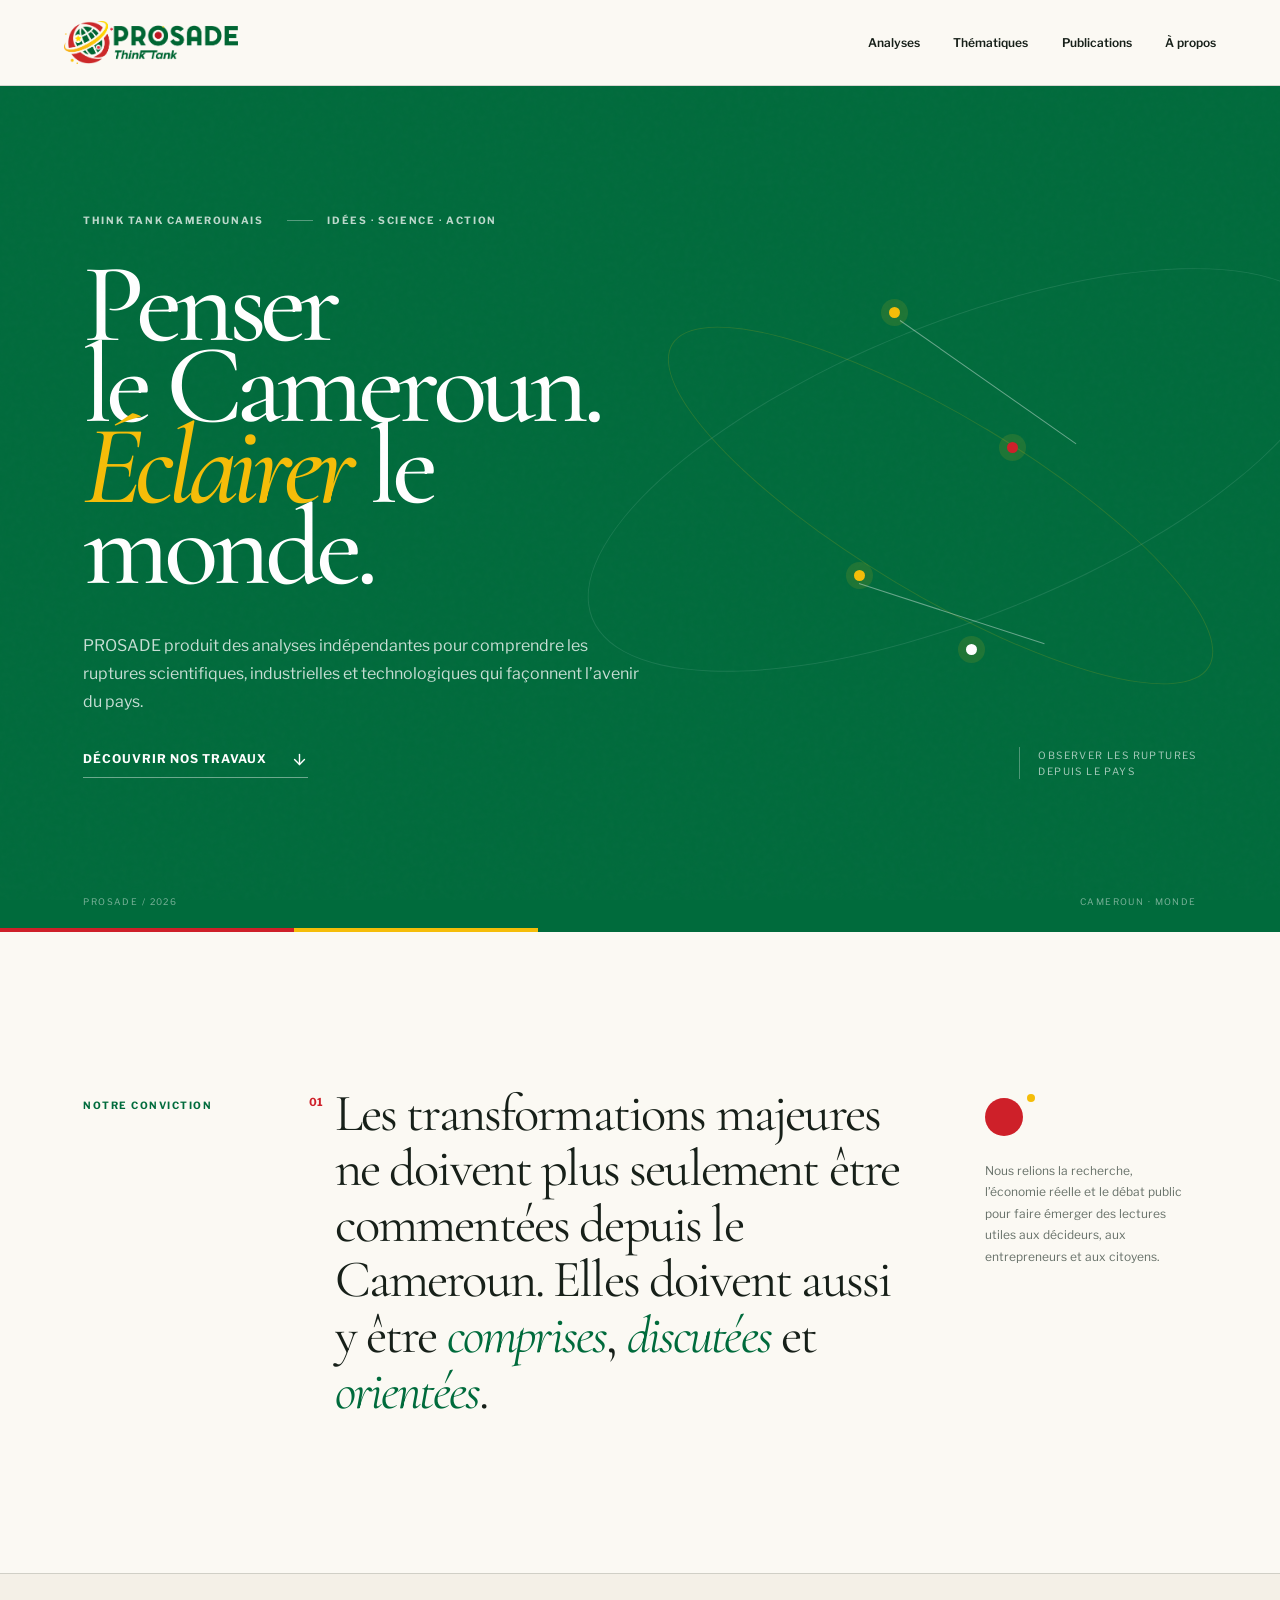
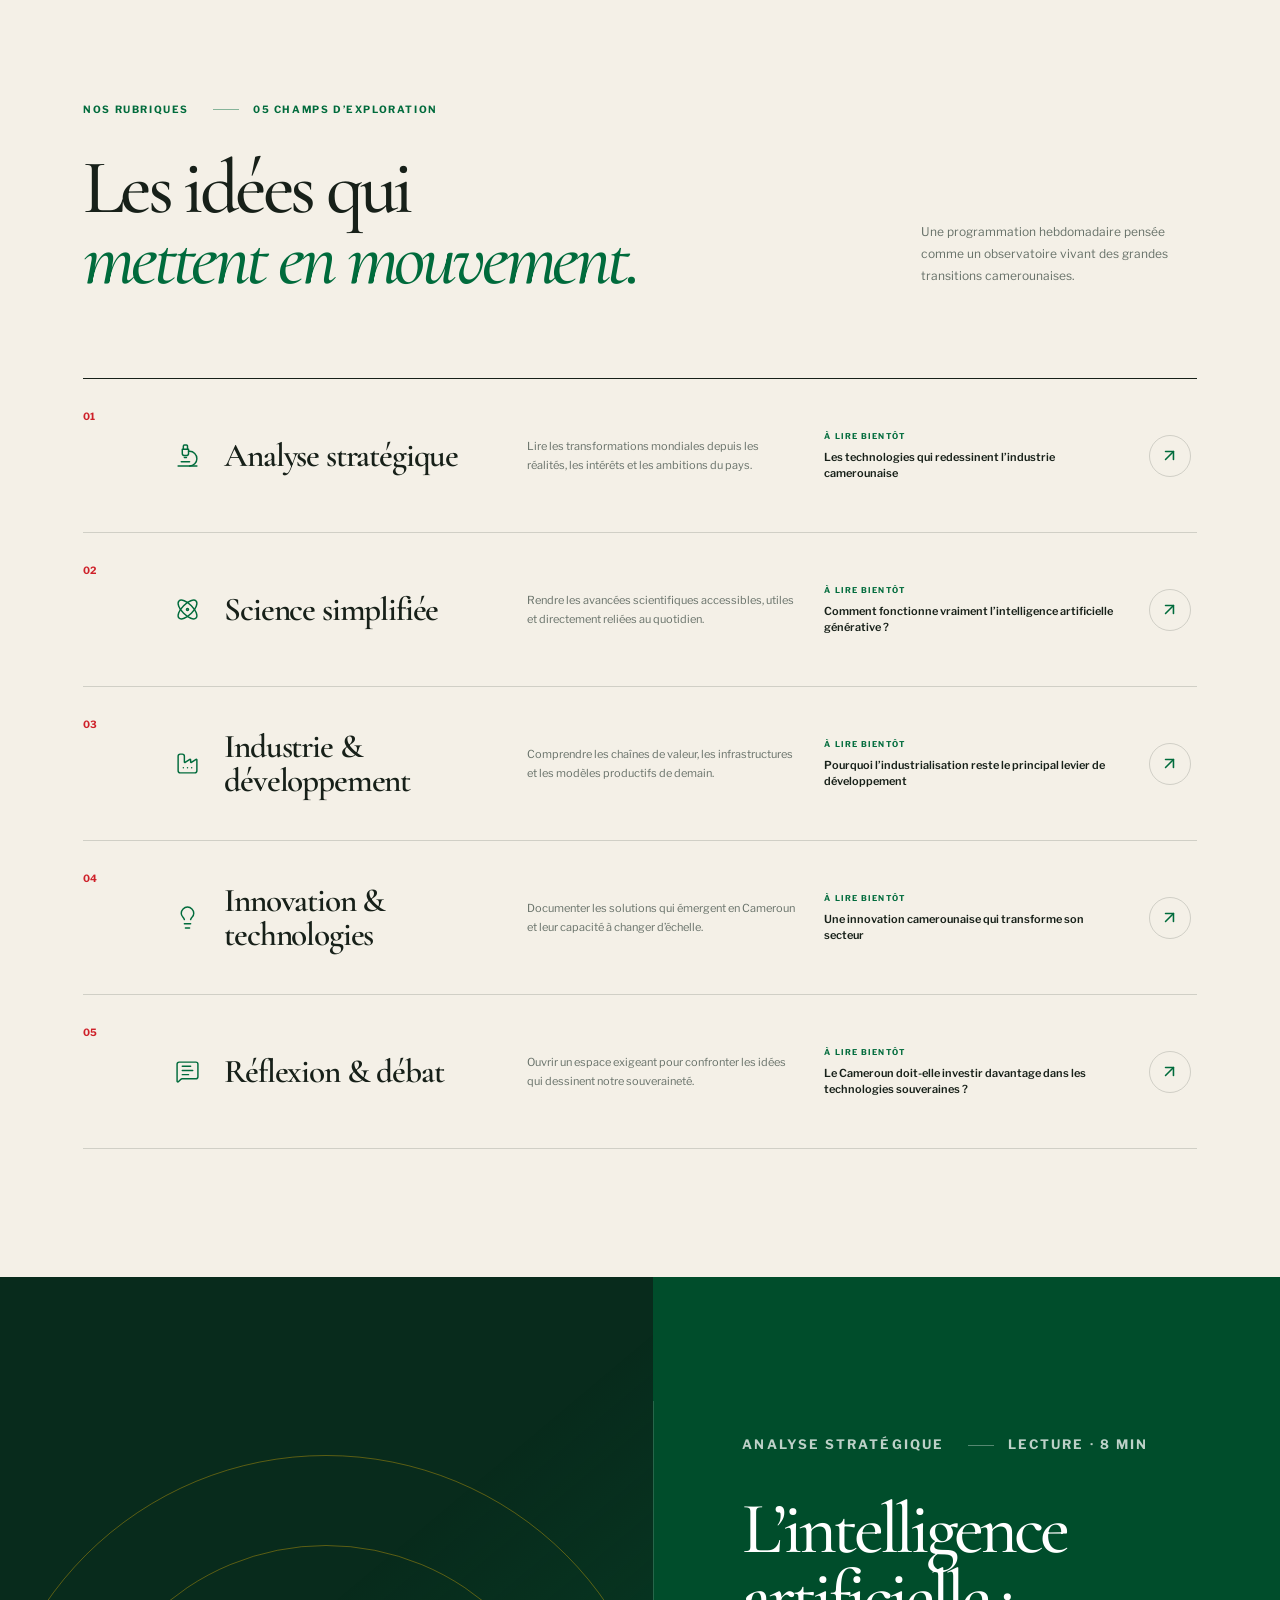
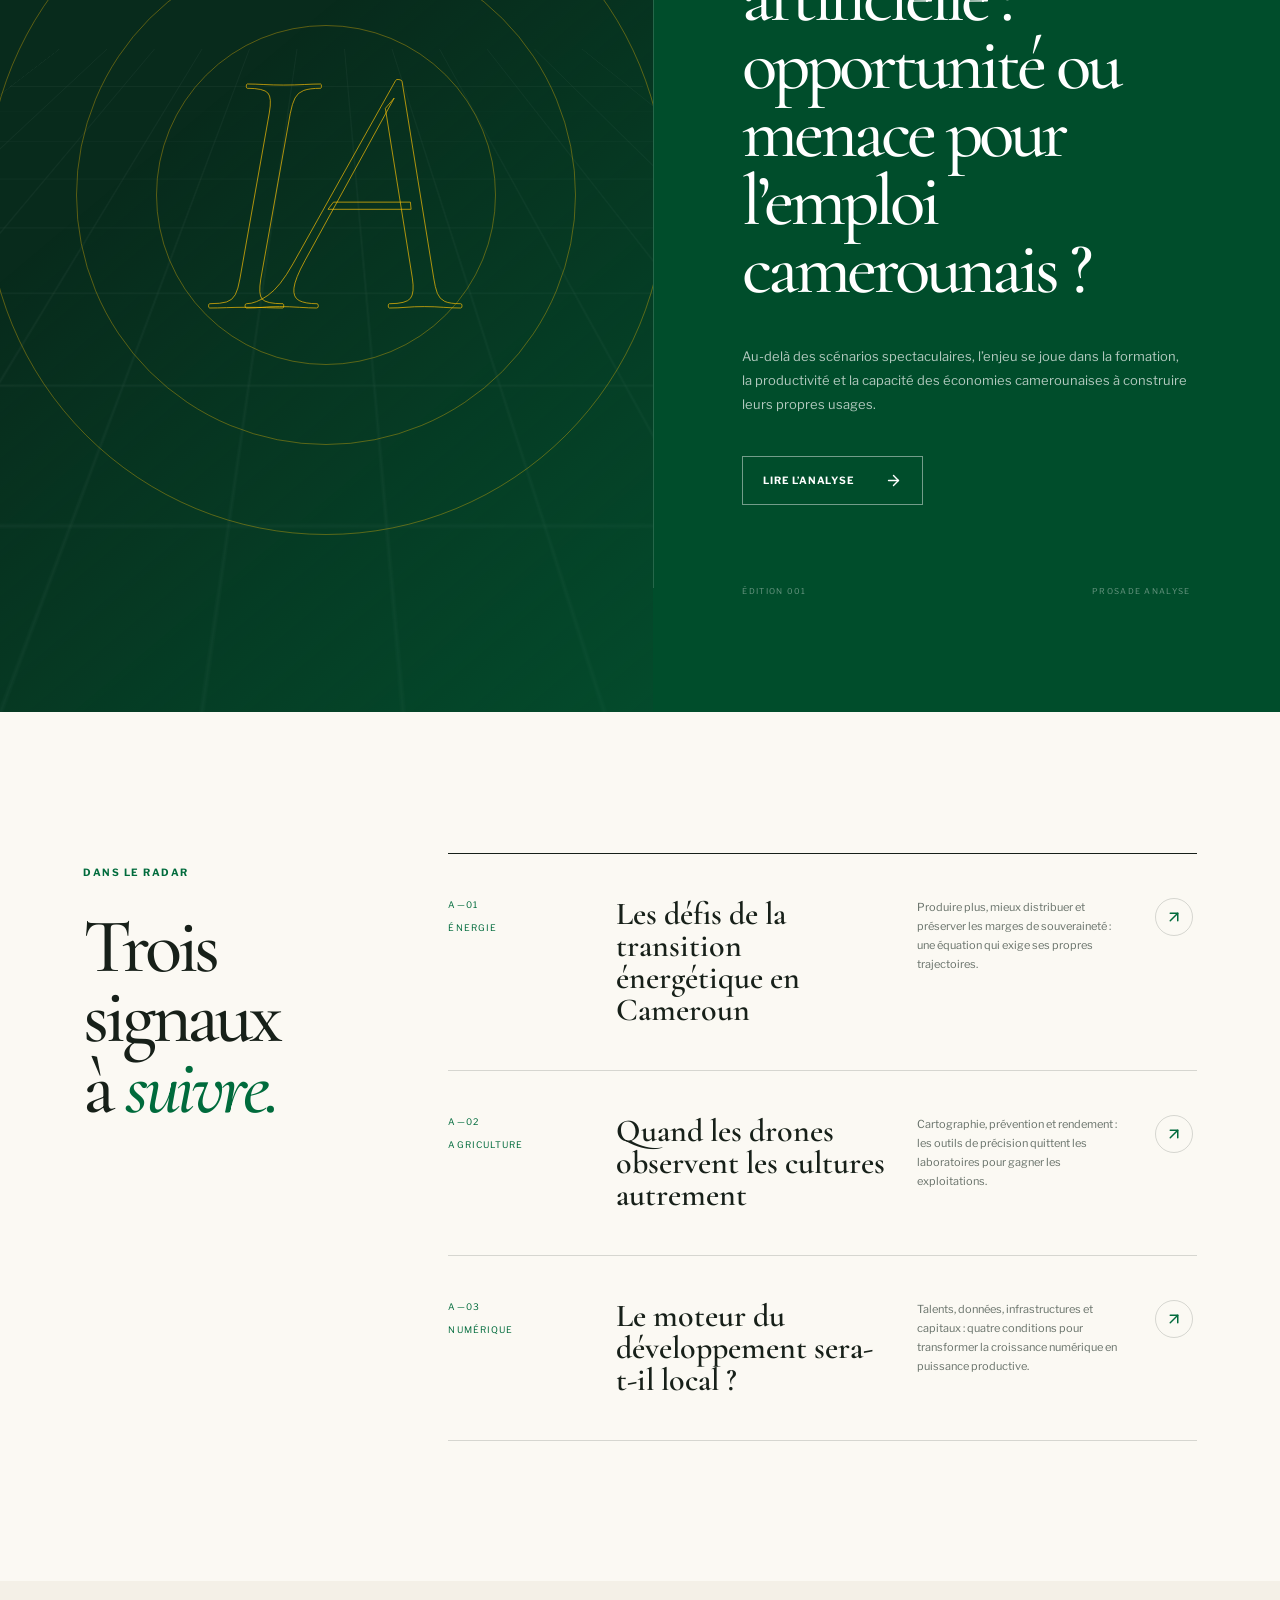
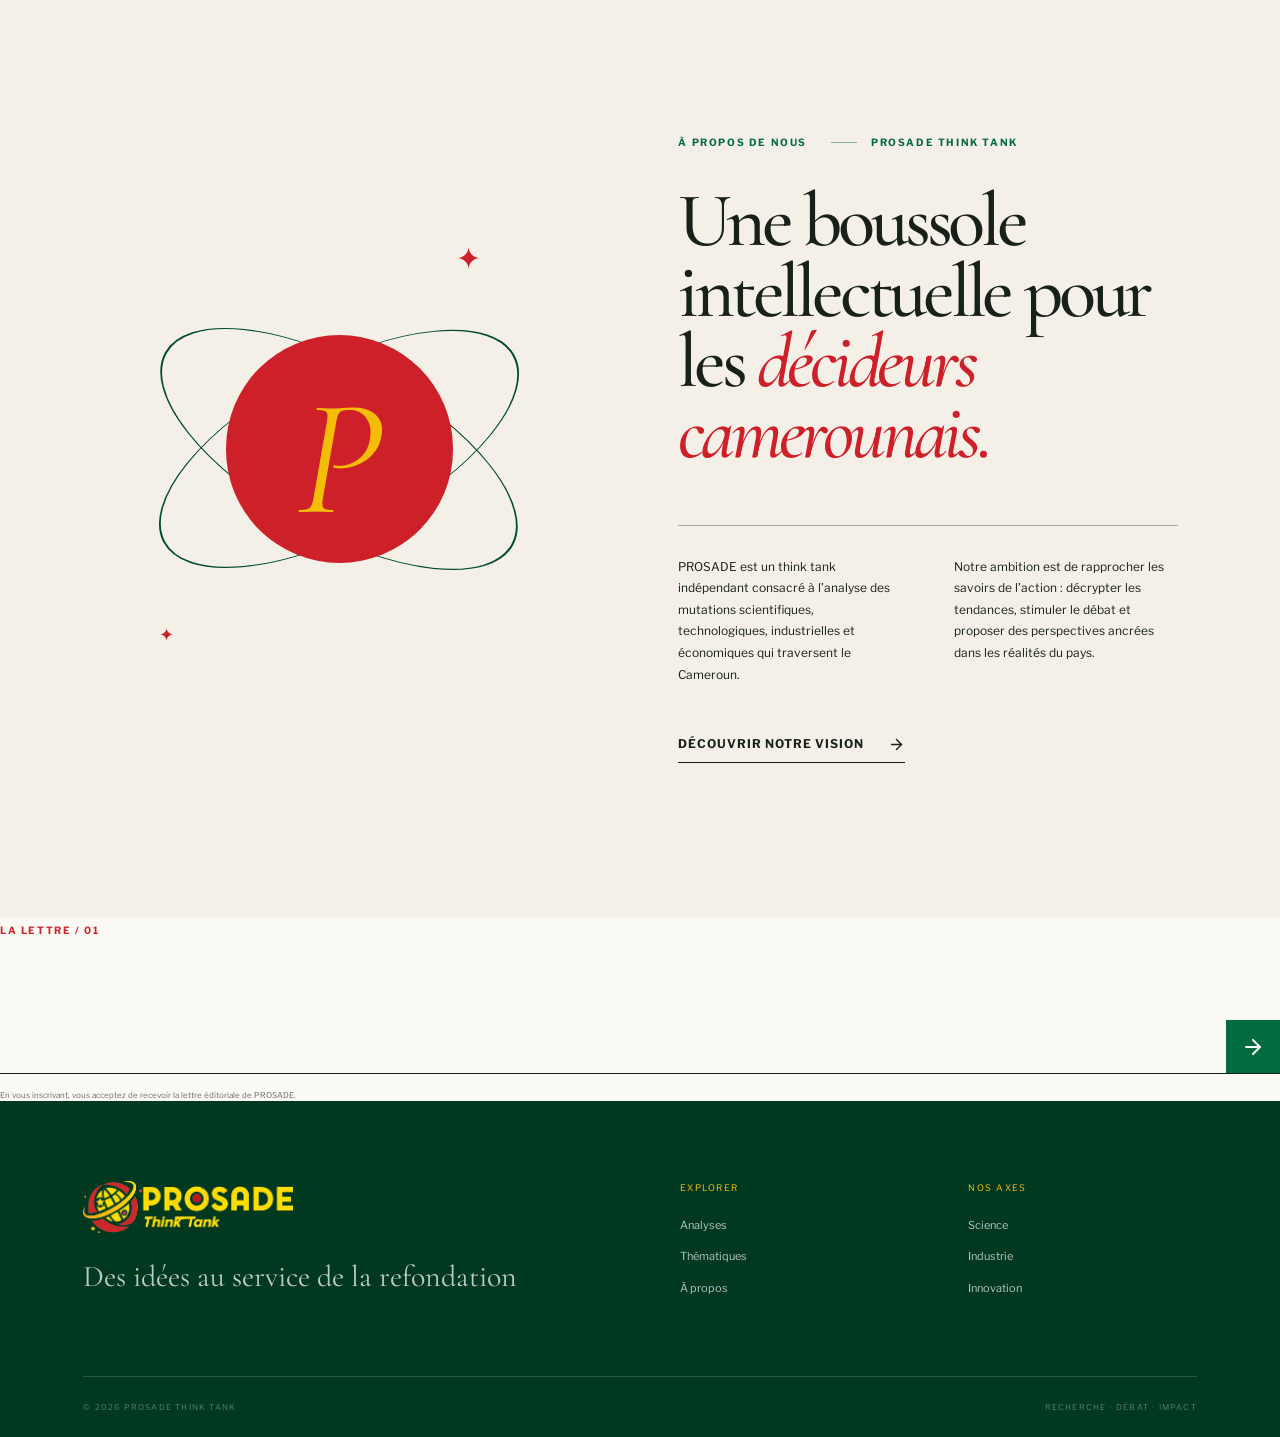
==== commit f8ee9ce7: "contact_added" ====
--- a/PROSADE — Think Tank africain.html
+++ b/PROSADE — Think Tank africain.html
@@ -1,6 +1,6 @@
 <!DOCTYPE html>
-<!-- saved from url=(0032)https://prosade-web.netlify.app/ -->
-<html lang="fr"><head><meta http-equiv="Content-Type" content="text/html; charset=UTF-8"><meta name="viewport" content="width=device-width, initial-scale=1"><link rel="preload" as="image" href="./PROSADE — Think Tank africain_files/prosade-logo-green.png"><link rel="preload" as="image" href="./PROSADE — Think Tank africain_files/prosade-logo-yellow.png"><link rel="stylesheet" href="./PROSADE — Think Tank africain_files/index-MCbqjA66.css" type="text/css" data-precedence="default"><title>PROSADE — Think Tank africain</title><meta name="description" content="PROSADE produit des analyses sur les transformations scientifiques, industrielles et technologiques qui façonnent l’avenir de l’Afrique."><meta name="theme-color" content="#006b3c"><link rel="modulepreload" href="https://prosade-web.netlify.app/assets/index-DYErUAAZ.js"><link rel="modulepreload" href="https://prosade-web.netlify.app/assets/index-BLcQiHYW.js"><style>
+<!-- saved from url=(0032) -->
+<html lang="fr"><head><meta http-equiv="Content-Type" content="text/html; charset=UTF-8"><meta name="viewport" content="width=device-width, initial-scale=1"><link rel="preload" as="image" href="./resources/prosade-logo-green.png"><link rel="preload" as="image" href="./resources/prosade-logo-yellow.png"><link rel="stylesheet" href="./resources/index-MCbqjA66.css" type="text/css" data-precedence="default"><title>PROSADE — Think Tank camerounais</title><meta name="description" content="PROSADE produit des analyses sur les transformations scientifiques, industrielles et technologiques qui façonnent l’avenir de le Cameroun."><meta name="theme-color" content="#006b3c"><link rel="modulepreload" href=""><link rel="modulepreload" href=""><style>
     @font-face {
       font-family: 'Nunito';
       src: url('chrome-extension://alglchohmdikgdjhafiicilegegieafa/fonts/Nunito-all.woff2') format('woff2');
@@ -8,5 +8,5 @@
       font-style: normal;
       font-display: swap;
     }
-  </style></head><body><!--$--><main><header class="site-header"><a class="brand" href="https://prosade-web.netlify.app/#accueil" aria-label="PROSADE — Accueil"><img src="./PROSADE — Think Tank africain_files/prosade-logo-green.png" alt="PROSADE Think Tank"></a><nav class="nav-links" aria-label="Navigation principale"><a href="https://prosade-web.netlify.app/#analyses">Analyses</a><a href="https://prosade-web.netlify.app/#thematiques">Thématiques</a><a href="https://prosade-web.netlify.app/#publications">Publications</a><a href="https://prosade-web.netlify.app/#apropos">À propos</a><a class="nav-cta" href="https://prosade-web.netlify.app/#newsletter">La lettre PROSADE <svg xmlns="http://www.w3.org/2000/svg" width="15" height="15" viewBox="0 0 24 24" fill="none" stroke="currentColor" stroke-width="1.8" stroke-linecap="round" stroke-linejoin="round" class="lucide lucide-arrow-up-right" aria-hidden="true"><path d="M7 7h10v10"></path><path d="M7 17 17 7"></path></svg></a></nav><button class="menu-button" aria-expanded="false" aria-label="Ouvrir le menu"><svg xmlns="http://www.w3.org/2000/svg" width="24" height="24" viewBox="0 0 24 24" fill="none" stroke="currentColor" stroke-width="2" stroke-linecap="round" stroke-linejoin="round" class="lucide lucide-menu" aria-hidden="true"><path d="M4 5h16"></path><path d="M4 12h16"></path><path d="M4 19h16"></path></svg></button></header><section class="hero" id="accueil"><div class="hero-orbit orbit-one"></div><div class="hero-orbit orbit-two"></div><div class="hero-copy"><p class="eyebrow light"><span>Think tank africain</span><span>Idées · Science · Action</span></p><h1>Penser<br>l’Afrique.<br><em>Éclairer</em> le monde.</h1><p class="hero-intro">PROSADE produit des analyses indépendantes pour comprendre les ruptures scientifiques, industrielles et technologiques qui façonnent l’avenir du continent.</p><a class="text-link light-link" href="https://prosade-web.netlify.app/#analyses">Découvrir nos travaux <svg xmlns="http://www.w3.org/2000/svg" width="17" height="17" viewBox="0 0 24 24" fill="none" stroke="currentColor" stroke-width="2" stroke-linecap="round" stroke-linejoin="round" class="lucide lucide-arrow-down" aria-hidden="true"><path d="M12 5v14"></path><path d="m19 12-7 7-7-7"></path></svg></a></div><div class="hero-visual" aria-hidden="true"><div class="continent-shape"><span class="map-dot dot-one"></span><span class="map-dot dot-two"></span><span class="map-dot dot-three"></span><span class="map-dot dot-four"></span><span class="map-line line-one"></span><span class="map-line line-two"></span></div><p class="visual-label">Observer les ruptures<br>depuis le continent</p></div><div class="hero-index"><span>PROSADE / 2026</span><span>Afrique · Monde</span></div></section><section class="manifesto" id="analyses"><div class="section-marker">Notre conviction</div><div class="manifesto-statement"><span class="manifesto-number">01</span><p>Les transformations majeures ne doivent plus seulement être commentées depuis l’Afrique. Elles doivent aussi y être <em>comprises</em>, <em>discutées</em> et <em>orientées</em>.</p></div><div class="manifesto-note"><div class="red-disc"></div><p>Nous relions la recherche, l’économie réelle et le débat public pour faire émerger des lectures utiles aux décideurs, aux entrepreneurs et aux citoyens.</p></div></section><section class="themes-section" id="thematiques"><div class="section-heading-row"><div><p class="eyebrow dark"><span>Nos rubriques</span><span>05 champs d’exploration</span></p><h2>Les idées qui<br><em>mettent en mouvement.</em></h2></div><p class="heading-aside">Une programmation hebdomadaire pensée comme un observatoire vivant des grandes transitions africaines.</p></div><div class="themes-list"><article class="theme-row theme-analysis"><span class="theme-number">01</span><div class="theme-title-wrap"><svg xmlns="http://www.w3.org/2000/svg" width="25" height="25" viewBox="0 0 24 24" fill="none" stroke="currentColor" stroke-width="1.4" stroke-linecap="round" stroke-linejoin="round" class="lucide lucide-microscope theme-icon" aria-hidden="true"><path d="M6 18h8"></path><path d="M3 22h18"></path><path d="M14 22a7 7 0 1 0 0-14h-1"></path><path d="M9 14h2"></path><path d="M9 12a2 2 0 0 1-2-2V6h6v4a2 2 0 0 1-2 2Z"></path><path d="M12 6V3a1 1 0 0 0-1-1H9a1 1 0 0 0-1 1v3"></path></svg><h3>Analyse stratégique</h3></div><p class="theme-description">Lire les transformations mondiales depuis les réalités, les intérêts et les ambitions du continent.</p><div class="theme-prompt"><span>À lire bientôt</span><strong>Les technologies qui redessinent l’industrie africaine</strong></div><a class="circle-button" href="https://prosade-web.netlify.app/#publications" aria-label="Découvrir la rubrique Analyse stratégique"><svg xmlns="http://www.w3.org/2000/svg" width="19" height="19" viewBox="0 0 24 24" fill="none" stroke="currentColor" stroke-width="2" stroke-linecap="round" stroke-linejoin="round" class="lucide lucide-arrow-up-right" aria-hidden="true"><path d="M7 7h10v10"></path><path d="M7 17 17 7"></path></svg></a></article><article class="theme-row theme-science"><span class="theme-number">02</span><div class="theme-title-wrap"><svg xmlns="http://www.w3.org/2000/svg" width="25" height="25" viewBox="0 0 24 24" fill="none" stroke="currentColor" stroke-width="1.4" stroke-linecap="round" stroke-linejoin="round" class="lucide lucide-atom theme-icon" aria-hidden="true"><circle cx="12" cy="12" r="1"></circle><path d="M20.2 20.2c2.04-2.03.02-7.36-4.5-11.9-4.54-4.52-9.87-6.54-11.9-4.5-2.04 2.03-.02 7.36 4.5 11.9 4.54 4.52 9.87 6.54 11.9 4.5Z"></path><path d="M15.7 15.7c4.52-4.54 6.54-9.87 4.5-11.9-2.03-2.04-7.36-.02-11.9 4.5-4.52 4.54-6.54 9.87-4.5 11.9 2.03 2.04 7.36.02 11.9-4.5Z"></path></svg><h3>Science simplifiée</h3></div><p class="theme-description">Rendre les avancées scientifiques accessibles, utiles et directement reliées au quotidien.</p><div class="theme-prompt"><span>À lire bientôt</span><strong>Comment fonctionne vraiment l’intelligence artificielle générative ?</strong></div><a class="circle-button" href="https://prosade-web.netlify.app/#publications" aria-label="Découvrir la rubrique Science simplifiée"><svg xmlns="http://www.w3.org/2000/svg" width="19" height="19" viewBox="0 0 24 24" fill="none" stroke="currentColor" stroke-width="2" stroke-linecap="round" stroke-linejoin="round" class="lucide lucide-arrow-up-right" aria-hidden="true"><path d="M7 7h10v10"></path><path d="M7 17 17 7"></path></svg></a></article><article class="theme-row theme-industry"><span class="theme-number">03</span><div class="theme-title-wrap"><svg xmlns="http://www.w3.org/2000/svg" width="25" height="25" viewBox="0 0 24 24" fill="none" stroke="currentColor" stroke-width="1.4" stroke-linecap="round" stroke-linejoin="round" class="lucide lucide-factory theme-icon" aria-hidden="true"><path d="M12 16h.01"></path><path d="M16 16h.01"></path><path d="M3 19a2 2 0 0 0 2 2h14a2 2 0 0 0 2-2V8.5a.5.5 0 0 0-.769-.422l-4.462 2.844A.5.5 0 0 1 15 10.5v-2a.5.5 0 0 0-.769-.422L9.77 10.922A.5.5 0 0 1 9 10.5V5a2 2 0 0 0-2-2H5a2 2 0 0 0-2 2z"></path><path d="M8 16h.01"></path></svg><h3>Industrie &amp; développement</h3></div><p class="theme-description">Comprendre les chaînes de valeur, les infrastructures et les modèles productifs de demain.</p><div class="theme-prompt"><span>À lire bientôt</span><strong>Pourquoi l’industrialisation reste le principal levier de développement</strong></div><a class="circle-button" href="https://prosade-web.netlify.app/#publications" aria-label="Découvrir la rubrique Industrie &amp; développement"><svg xmlns="http://www.w3.org/2000/svg" width="19" height="19" viewBox="0 0 24 24" fill="none" stroke="currentColor" stroke-width="2" stroke-linecap="round" stroke-linejoin="round" class="lucide lucide-arrow-up-right" aria-hidden="true"><path d="M7 7h10v10"></path><path d="M7 17 17 7"></path></svg></a></article><article class="theme-row theme-innovation"><span class="theme-number">04</span><div class="theme-title-wrap"><svg xmlns="http://www.w3.org/2000/svg" width="25" height="25" viewBox="0 0 24 24" fill="none" stroke="currentColor" stroke-width="1.4" stroke-linecap="round" stroke-linejoin="round" class="lucide lucide-lightbulb theme-icon" aria-hidden="true"><path d="M15 14c.2-1 .7-1.7 1.5-2.5 1-.9 1.5-2.2 1.5-3.5A6 6 0 0 0 6 8c0 1 .2 2.2 1.5 3.5.7.7 1.3 1.5 1.5 2.5"></path><path d="M9 18h6"></path><path d="M10 22h4"></path></svg><h3>Innovation &amp; technologies</h3></div><p class="theme-description">Documenter les solutions qui émergent en Afrique et leur capacité à changer d’échelle.</p><div class="theme-prompt"><span>À lire bientôt</span><strong>Une innovation africaine qui transforme son secteur</strong></div><a class="circle-button" href="https://prosade-web.netlify.app/#publications" aria-label="Découvrir la rubrique Innovation &amp; technologies"><svg xmlns="http://www.w3.org/2000/svg" width="19" height="19" viewBox="0 0 24 24" fill="none" stroke="currentColor" stroke-width="2" stroke-linecap="round" stroke-linejoin="round" class="lucide lucide-arrow-up-right" aria-hidden="true"><path d="M7 7h10v10"></path><path d="M7 17 17 7"></path></svg></a></article><article class="theme-row theme-debate"><span class="theme-number">05</span><div class="theme-title-wrap"><svg xmlns="http://www.w3.org/2000/svg" width="25" height="25" viewBox="0 0 24 24" fill="none" stroke="currentColor" stroke-width="1.4" stroke-linecap="round" stroke-linejoin="round" class="lucide lucide-message-square-text theme-icon" aria-hidden="true"><path d="M22 17a2 2 0 0 1-2 2H6.828a2 2 0 0 0-1.414.586l-2.202 2.202A.71.71 0 0 1 2 21.286V5a2 2 0 0 1 2-2h16a2 2 0 0 1 2 2z"></path><path d="M7 11h10"></path><path d="M7 15h6"></path><path d="M7 7h8"></path></svg><h3>Réflexion &amp; débat</h3></div><p class="theme-description">Ouvrir un espace exigeant pour confronter les idées qui dessinent notre souveraineté.</p><div class="theme-prompt"><span>À lire bientôt</span><strong>L’Afrique doit-elle investir davantage dans les technologies souveraines ?</strong></div><a class="circle-button" href="https://prosade-web.netlify.app/#publications" aria-label="Découvrir la rubrique Réflexion &amp; débat"><svg xmlns="http://www.w3.org/2000/svg" width="19" height="19" viewBox="0 0 24 24" fill="none" stroke="currentColor" stroke-width="2" stroke-linecap="round" stroke-linejoin="round" class="lucide lucide-arrow-up-right" aria-hidden="true"><path d="M7 7h10v10"></path><path d="M7 17 17 7"></path></svg></a></article></div></section><section class="featured" id="publications"><div class="featured-art" aria-hidden="true"><div class="circuit-grid"></div><div class="signal signal-one"></div><div class="signal signal-two"></div><div class="signal signal-three"></div><span>IA</span></div><div class="featured-copy"><p class="eyebrow light"><span>Analyse stratégique</span><span>Lecture · 8 min</span></p><h2>L’intelligence artificielle : opportunité ou menace pour l’emploi africain ?</h2><p>Au-delà des scénarios spectaculaires, l’enjeu se joue dans la formation, la productivité et la capacité des économies africaines à construire leurs propres usages.</p><a class="button-light" href="https://prosade-web.netlify.app/#newsletter">Lire l’analyse <svg xmlns="http://www.w3.org/2000/svg" width="17" height="17" viewBox="0 0 24 24" fill="none" stroke="currentColor" stroke-width="2" stroke-linecap="round" stroke-linejoin="round" class="lucide lucide-arrow-right" aria-hidden="true"><path d="M5 12h14"></path><path d="m12 5 7 7-7 7"></path></svg></a><div class="featured-meta"><span>Édition 001</span><span>PROSADE Analyse</span></div></div></section><section class="dispatches-section"><div class="dispatches-heading"><p class="section-marker">Dans le radar</p><h2>Trois signaux<br>à <em>suivre.</em></h2></div><div class="dispatches-list"><article class="dispatch"><div class="dispatch-meta"><span>A—01</span><span>Énergie</span></div><h3>Les défis de la transition énergétique en Afrique</h3><p>Produire plus, mieux distribuer et préserver les marges de souveraineté : une équation qui exige ses propres trajectoires.</p><a href="https://prosade-web.netlify.app/#newsletter" aria-label="Lire : Les défis de la transition énergétique en Afrique"><svg xmlns="http://www.w3.org/2000/svg" width="18" height="18" viewBox="0 0 24 24" fill="none" stroke="currentColor" stroke-width="2" stroke-linecap="round" stroke-linejoin="round" class="lucide lucide-arrow-up-right" aria-hidden="true"><path d="M7 7h10v10"></path><path d="M7 17 17 7"></path></svg></a></article><article class="dispatch"><div class="dispatch-meta"><span>A—02</span><span>Agriculture</span></div><h3>Quand les drones observent les cultures autrement</h3><p>Cartographie, prévention et rendement : les outils de précision quittent les laboratoires pour gagner les exploitations.</p><a href="https://prosade-web.netlify.app/#newsletter" aria-label="Lire : Quand les drones observent les cultures autrement"><svg xmlns="http://www.w3.org/2000/svg" width="18" height="18" viewBox="0 0 24 24" fill="none" stroke="currentColor" stroke-width="2" stroke-linecap="round" stroke-linejoin="round" class="lucide lucide-arrow-up-right" aria-hidden="true"><path d="M7 7h10v10"></path><path d="M7 17 17 7"></path></svg></a></article><article class="dispatch"><div class="dispatch-meta"><span>A—03</span><span>Numérique</span></div><h3>Le moteur du développement sera-t-il local ?</h3><p>Talents, données, infrastructures et capitaux : quatre conditions pour transformer la croissance numérique en puissance productive.</p><a href="https://prosade-web.netlify.app/#newsletter" aria-label="Lire : Le moteur du développement sera-t-il local ?"><svg xmlns="http://www.w3.org/2000/svg" width="18" height="18" viewBox="0 0 24 24" fill="none" stroke="currentColor" stroke-width="2" stroke-linecap="round" stroke-linejoin="round" class="lucide lucide-arrow-up-right" aria-hidden="true"><path d="M7 7h10v10"></path><path d="M7 17 17 7"></path></svg></a></article></div></section><section class="about-section" id="apropos"><div class="about-seal" aria-hidden="true"><div class="seal-ring ring-a"></div><div class="seal-ring ring-b"></div><div class="seal-core">P</div><span class="seal-star star-a">✦</span><span class="seal-star star-b">✦</span></div><div class="about-copy"><p class="eyebrow dark"><span>À propos de nous</span><span>PROSADE Think Tank</span></p><h2>Une boussole intellectuelle pour les <em>décideurs africains.</em></h2><div class="about-columns"><p>PROSADE est un think tank indépendant consacré à l’analyse des mutations scientifiques, technologiques, industrielles et économiques qui traversent l’Afrique.</p><p>Notre ambition est de rapprocher les savoirs de l’action : décrypter les tendances, stimuler le débat et proposer des perspectives ancrées dans les réalités du continent.</p></div><a class="text-link" href="https://prosade-web.netlify.app/#newsletter">Découvrir notre vision <svg xmlns="http://www.w3.org/2000/svg" width="17" height="17" viewBox="0 0 24 24" fill="none" stroke="currentColor" stroke-width="2" stroke-linecap="round" stroke-linejoin="round" class="lucide lucide-arrow-right" aria-hidden="true"><path d="M5 12h14"></path><path d="m12 5 7 7-7 7"></path></svg></a></div></section><section class="newsletter" id="newsletter"><div class="newsletter-heading"><span class="issue-label">La lettre / 01</span><h2>Une idée forte.<br><em>Chaque semaine.</em></h2></div><form class="newsletter-form" name="lettre-prosade" data-netlify="true" netlify-honeypot="bot-field" method="POST"><input type="hidden" name="form-name" value="lettre-prosade"><p class="honeypot" aria-hidden="true"><label>Ne pas remplir ce champ <input tabindex="-1" autocomplete="off" name="bot-field"></label></p><label for="email">Recevez nos analyses et nos prochaines publications.</label><div class="input-row"><input id="email" type="email" placeholder="votre@email.com" aria-label="Votre adresse e-mail" required="" name="email"><button type="submit" aria-label="S’inscrire à la lettre PROSADE"><svg xmlns="http://www.w3.org/2000/svg" width="24" height="24" viewBox="0 0 24 24" fill="none" stroke="currentColor" stroke-width="2" stroke-linecap="round" stroke-linejoin="round" class="lucide lucide-arrow-right" aria-hidden="true"><path d="M5 12h14"></path><path d="m12 5 7 7-7 7"></path></svg></button></div><p class="subscription-note" aria-live="polite">En vous inscrivant, vous acceptez de recevoir la lettre éditoriale de PROSADE.</p></form></section><footer><div class="footer-brand"><img src="./PROSADE — Think Tank africain_files/prosade-logo-yellow.png" alt="PROSADE Think Tank"><p>Les idées africaines<br>au service de l’action.</p></div><div class="footer-links"><div><span>Explorer</span><a href="https://prosade-web.netlify.app/#analyses">Analyses</a><a href="https://prosade-web.netlify.app/#thematiques">Thématiques</a><a href="https://prosade-web.netlify.app/#apropos">À propos</a></div><div><span>Nos axes</span><a href="https://prosade-web.netlify.app/#thematiques">Science</a><a href="https://prosade-web.netlify.app/#thematiques">Industrie</a><a href="https://prosade-web.netlify.app/#thematiques">Innovation</a></div></div><div class="footer-bottom"><span>© 2026 PROSADE Think Tank</span><span>Recherche · Débat · Impact</span></div></footer></main><!--/$--><script async="" src="./PROSADE — Think Tank africain_files/hud" data-nf-variant="owner-private" data-netlify-site-id="946ccdd9-b952-494d-9071-a40171136f90" data-app-host="app.netlify.com"></script>
-<iframe sandbox="allow-scripts allow-forms allow-popups allow-popups-to-escape-sandbox" id="nl-hud-frame" title="Netlify" style="position: fixed; bottom: 0px; right: 0px; border: 0px; margin: 0px; padding: 0px; background: transparent; z-index: 2147483645; width: 573px; height: 382px; clip-path: path(&quot;M 230 3 H 560 V 307 H 230 Z M 3 307 H 560 V 369 H 3 Z&quot;);" data-nl-ready="1" src="./PROSADE — Think Tank africain_files/saved_resource.html"></iframe></body></html>+  </style></head><body><!--$--><main><header class="site-header"><a class="brand" href="index.html" aria-label="PROSADE — Accueil"><img src="./resources/prosade-logo-green.png" alt="PROSADE Think Tank"></a><nav class="nav-links" aria-label="Navigation principale"><a href="index.html#analyses">Analyses</a><a href="index.html#thematiques">Thématiques</a><a href="index.html#publications">Publications</a><a href="a-propos.html">À propos</a></nav><button class="menu-button" aria-expanded="false" aria-label="Ouvrir le menu"><svg xmlns="http://www.w3.org/2000/svg" width="24" height="24" viewBox="0 0 24 24" fill="none" stroke="currentColor" stroke-width="2" stroke-linecap="round" stroke-linejoin="round" class="lucide lucide-menu" aria-hidden="true"><path d="M4 5h16"></path><path d="M4 12h16"></path><path d="M4 19h16"></path></svg></button></header><section class="hero" id="accueil"><div class="hero-orbit orbit-one"></div><div class="hero-orbit orbit-two"></div><div class="hero-copy"><p class="eyebrow light"><span>Think tank camerounais</span><span>Idées · Science · Action</span></p><h1>Penser<br>le Cameroun.<br><em>Éclairer</em> le monde.</h1><p class="hero-intro">PROSADE produit des analyses indépendantes pour comprendre les ruptures scientifiques, industrielles et technologiques qui façonnent l’avenir du pays.</p><a class="text-link light-link" href="index.html#analyses">Découvrir nos travaux <svg xmlns="http://www.w3.org/2000/svg" width="17" height="17" viewBox="0 0 24 24" fill="none" stroke="currentColor" stroke-width="2" stroke-linecap="round" stroke-linejoin="round" class="lucide lucide-arrow-down" aria-hidden="true"><path d="M12 5v14"></path><path d="m19 12-7 7-7-7"></path></svg></a></div><div class="hero-visual" aria-hidden="true"><div class="pays-shape"><span class="map-dot dot-one"></span><span class="map-dot dot-two"></span><span class="map-dot dot-three"></span><span class="map-dot dot-four"></span><span class="map-line line-one"></span><span class="map-line line-two"></span></div><p class="visual-label">Observer les ruptures<br>depuis le pays</p></div><div class="hero-index"><span>PROSADE / 2026</span><span>Cameroun · Monde</span></div></section><section class="manifesto" id="analyses"><div class="section-marker">Notre conviction</div><div class="manifesto-statement"><span class="manifesto-number">01</span><p>Les transformations majeures ne doivent plus seulement être commentées depuis le Cameroun. Elles doivent aussi y être <em>comprises</em>, <em>discutées</em> et <em>orientées</em>.</p></div><div class="manifesto-note"><div class="red-disc"></div><p>Nous relions la recherche, l’économie réelle et le débat public pour faire émerger des lectures utiles aux décideurs, aux entrepreneurs et aux citoyens.</p></div></section><section class="themes-section" id="thematiques"><div class="section-heading-row"><div><p class="eyebrow dark"><span>Nos rubriques</span><span>05 champs d’exploration</span></p><h2>Les idées qui<br><em>mettent en mouvement.</em></h2></div><p class="heading-aside">Une programmation hebdomadaire pensée comme un observatoire vivant des grandes transitions camerounaises.</p></div><div class="themes-list"><article class="theme-row theme-analysis"><span class="theme-number">01</span><div class="theme-title-wrap"><svg xmlns="http://www.w3.org/2000/svg" width="25" height="25" viewBox="0 0 24 24" fill="none" stroke="currentColor" stroke-width="1.4" stroke-linecap="round" stroke-linejoin="round" class="lucide lucide-microscope theme-icon" aria-hidden="true"><path d="M6 18h8"></path><path d="M3 22h18"></path><path d="M14 22a7 7 0 1 0 0-14h-1"></path><path d="M9 14h2"></path><path d="M9 12a2 2 0 0 1-2-2V6h6v4a2 2 0 0 1-2 2Z"></path><path d="M12 6V3a1 1 0 0 0-1-1H9a1 1 0 0 0-1 1v3"></path></svg><h3>Analyse stratégique</h3></div><p class="theme-description">Lire les transformations mondiales depuis les réalités, les intérêts et les ambitions du pays.</p><div class="theme-prompt"><span>À lire bientôt</span><strong>Les technologies qui redessinent l’industrie camerounaise</strong></div><a class="circle-button" href="index.html#publications" aria-label="Découvrir la rubrique Analyse stratégique"><svg xmlns="http://www.w3.org/2000/svg" width="19" height="19" viewBox="0 0 24 24" fill="none" stroke="currentColor" stroke-width="2" stroke-linecap="round" stroke-linejoin="round" class="lucide lucide-arrow-up-right" aria-hidden="true"><path d="M7 7h10v10"></path><path d="M7 17 17 7"></path></svg></a></article><article class="theme-row theme-science"><span class="theme-number">02</span><div class="theme-title-wrap"><svg xmlns="http://www.w3.org/2000/svg" width="25" height="25" viewBox="0 0 24 24" fill="none" stroke="currentColor" stroke-width="1.4" stroke-linecap="round" stroke-linejoin="round" class="lucide lucide-atom theme-icon" aria-hidden="true"><circle cx="12" cy="12" r="1"></circle><path d="M20.2 20.2c2.04-2.03.02-7.36-4.5-11.9-4.54-4.52-9.87-6.54-11.9-4.5-2.04 2.03-.02 7.36 4.5 11.9 4.54 4.52 9.87 6.54 11.9 4.5Z"></path><path d="M15.7 15.7c4.52-4.54 6.54-9.87 4.5-11.9-2.03-2.04-7.36-.02-11.9 4.5-4.52 4.54-6.54 9.87-4.5 11.9 2.03 2.04 7.36.02 11.9-4.5Z"></path></svg><h3>Science simplifiée</h3></div><p class="theme-description">Rendre les avancées scientifiques accessibles, utiles et directement reliées au quotidien.</p><div class="theme-prompt"><span>À lire bientôt</span><strong>Comment fonctionne vraiment l’intelligence artificielle générative ?</strong></div><a class="circle-button" href="index.html#publications" aria-label="Découvrir la rubrique Science simplifiée"><svg xmlns="http://www.w3.org/2000/svg" width="19" height="19" viewBox="0 0 24 24" fill="none" stroke="currentColor" stroke-width="2" stroke-linecap="round" stroke-linejoin="round" class="lucide lucide-arrow-up-right" aria-hidden="true"><path d="M7 7h10v10"></path><path d="M7 17 17 7"></path></svg></a></article><article class="theme-row theme-industry"><span class="theme-number">03</span><div class="theme-title-wrap"><svg xmlns="http://www.w3.org/2000/svg" width="25" height="25" viewBox="0 0 24 24" fill="none" stroke="currentColor" stroke-width="1.4" stroke-linecap="round" stroke-linejoin="round" class="lucide lucide-factory theme-icon" aria-hidden="true"><path d="M12 16h.01"></path><path d="M16 16h.01"></path><path d="M3 19a2 2 0 0 0 2 2h14a2 2 0 0 0 2-2V8.5a.5.5 0 0 0-.769-.422l-4.462 2.844A.5.5 0 0 1 15 10.5v-2a.5.5 0 0 0-.769-.422L9.77 10.922A.5.5 0 0 1 9 10.5V5a2 2 0 0 0-2-2H5a2 2 0 0 0-2 2z"></path><path d="M8 16h.01"></path></svg><h3>Industrie &amp; développement</h3></div><p class="theme-description">Comprendre les chaînes de valeur, les infrastructures et les modèles productifs de demain.</p><div class="theme-prompt"><span>À lire bientôt</span><strong>Pourquoi l’industrialisation reste le principal levier de développement</strong></div><a class="circle-button" href="index.html#publications" aria-label="Découvrir la rubrique Industrie &amp; développement"><svg xmlns="http://www.w3.org/2000/svg" width="19" height="19" viewBox="0 0 24 24" fill="none" stroke="currentColor" stroke-width="2" stroke-linecap="round" stroke-linejoin="round" class="lucide lucide-arrow-up-right" aria-hidden="true"><path d="M7 7h10v10"></path><path d="M7 17 17 7"></path></svg></a></article><article class="theme-row theme-innovation"><span class="theme-number">04</span><div class="theme-title-wrap"><svg xmlns="http://www.w3.org/2000/svg" width="25" height="25" viewBox="0 0 24 24" fill="none" stroke="currentColor" stroke-width="1.4" stroke-linecap="round" stroke-linejoin="round" class="lucide lucide-lightbulb theme-icon" aria-hidden="true"><path d="M15 14c.2-1 .7-1.7 1.5-2.5 1-.9 1.5-2.2 1.5-3.5A6 6 0 0 0 6 8c0 1 .2 2.2 1.5 3.5.7.7 1.3 1.5 1.5 2.5"></path><path d="M9 18h6"></path><path d="M10 22h4"></path></svg><h3>Innovation &amp; technologies</h3></div><p class="theme-description">Documenter les solutions qui émergent en Cameroun et leur capacité à changer d’échelle.</p><div class="theme-prompt"><span>À lire bientôt</span><strong>Une innovation camerounaise qui transforme son secteur</strong></div><a class="circle-button" href="index.html#publications" aria-label="Découvrir la rubrique Innovation &amp; technologies"><svg xmlns="http://www.w3.org/2000/svg" width="19" height="19" viewBox="0 0 24 24" fill="none" stroke="currentColor" stroke-width="2" stroke-linecap="round" stroke-linejoin="round" class="lucide lucide-arrow-up-right" aria-hidden="true"><path d="M7 7h10v10"></path><path d="M7 17 17 7"></path></svg></a></article><article class="theme-row theme-debate"><span class="theme-number">05</span><div class="theme-title-wrap"><svg xmlns="http://www.w3.org/2000/svg" width="25" height="25" viewBox="0 0 24 24" fill="none" stroke="currentColor" stroke-width="1.4" stroke-linecap="round" stroke-linejoin="round" class="lucide lucide-message-square-text theme-icon" aria-hidden="true"><path d="M22 17a2 2 0 0 1-2 2H6.828a2 2 0 0 0-1.414.586l-2.202 2.202A.71.71 0 0 1 2 21.286V5a2 2 0 0 1 2-2h16a2 2 0 0 1 2 2z"></path><path d="M7 11h10"></path><path d="M7 15h6"></path><path d="M7 7h8"></path></svg><h3>Réflexion &amp; débat</h3></div><p class="theme-description">Ouvrir un espace exigeant pour confronter les idées qui dessinent notre souveraineté.</p><div class="theme-prompt"><span>À lire bientôt</span><strong>Le Cameroun doit-elle investir davantage dans les technologies souveraines ?</strong></div><a class="circle-button" href="index.html#publications" aria-label="Découvrir la rubrique Réflexion &amp; débat"><svg xmlns="http://www.w3.org/2000/svg" width="19" height="19" viewBox="0 0 24 24" fill="none" stroke="currentColor" stroke-width="2" stroke-linecap="round" stroke-linejoin="round" class="lucide lucide-arrow-up-right" aria-hidden="true"><path d="M7 7h10v10"></path><path d="M7 17 17 7"></path></svg></a></article></div></section><section class="featured" id="publications"><div class="featured-art" aria-hidden="true"><div class="circuit-grid"></div><div class="signal signal-one"></div><div class="signal signal-two"></div><div class="signal signal-three"></div><span>IA</span></div><div class="featured-copy"><p class="eyebrow light"><span>Analyse stratégique</span><span>Lecture · 8 min</span></p><h2>L’intelligence artificielle : opportunité ou menace pour l’emploi camerounais ?</h2><p>Au-delà des scénarios spectaculaires, l’enjeu se joue dans la formation, la productivité et la capacité des économies camerounaises à construire leurs propres usages.</p><a class="button-light" >Lire l’analyse <svg xmlns="http://www.w3.org/2000/svg" width="17" height="17" viewBox="0 0 24 24" fill="none" stroke="currentColor" stroke-width="2" stroke-linecap="round" stroke-linejoin="round" class="lucide lucide-arrow-right" aria-hidden="true"><path d="M5 12h14"></path><path d="m12 5 7 7-7 7"></path></svg></a><div class="featured-meta"><span>Édition 001</span><span>PROSADE Analyse</span></div></div></section><section class="dispatches-section"><div class="dispatches-heading"><p class="section-marker">Dans le radar</p><h2>Trois signaux<br>à <em>suivre.</em></h2></div><div class="dispatches-list"><article class="dispatch"><div class="dispatch-meta"><span>A—01</span><span>Énergie</span></div><h3>Les défis de la transition énergétique en Cameroun</h3><p>Produire plus, mieux distribuer et préserver les marges de souveraineté : une équation qui exige ses propres trajectoires.</p><a  aria-label="Lire : Les défis de la transition énergétique en Cameroun"><svg xmlns="http://www.w3.org/2000/svg" width="18" height="18" viewBox="0 0 24 24" fill="none" stroke="currentColor" stroke-width="2" stroke-linecap="round" stroke-linejoin="round" class="lucide lucide-arrow-up-right" aria-hidden="true"><path d="M7 7h10v10"></path><path d="M7 17 17 7"></path></svg></a></article><article class="dispatch"><div class="dispatch-meta"><span>A—02</span><span>Agriculture</span></div><h3>Quand les drones observent les cultures autrement</h3><p>Cartographie, prévention et rendement : les outils de précision quittent les laboratoires pour gagner les exploitations.</p><a  aria-label="Lire : Quand les drones observent les cultures autrement"><svg xmlns="http://www.w3.org/2000/svg" width="18" height="18" viewBox="0 0 24 24" fill="none" stroke="currentColor" stroke-width="2" stroke-linecap="round" stroke-linejoin="round" class="lucide lucide-arrow-up-right" aria-hidden="true"><path d="M7 7h10v10"></path><path d="M7 17 17 7"></path></svg></a></article><article class="dispatch"><div class="dispatch-meta"><span>A—03</span><span>Numérique</span></div><h3>Le moteur du développement sera-t-il local ?</h3><p>Talents, données, infrastructures et capitaux : quatre conditions pour transformer la croissance numérique en puissance productive.</p><a  aria-label="Lire : Le moteur du développement sera-t-il local ?"><svg xmlns="http://www.w3.org/2000/svg" width="18" height="18" viewBox="0 0 24 24" fill="none" stroke="currentColor" stroke-width="2" stroke-linecap="round" stroke-linejoin="round" class="lucide lucide-arrow-up-right" aria-hidden="true"><path d="M7 7h10v10"></path><path d="M7 17 17 7"></path></svg></a></article></div></section><section class="about-section" id="apropos"><div class="about-seal" aria-hidden="true"><div class="seal-ring ring-a"></div><div class="seal-ring ring-b"></div><div class="seal-core">P</div><span class="seal-star star-a">✦</span><span class="seal-star star-b">✦</span></div><div class="about-copy"><p class="eyebrow dark"><span>À propos de nous</span><span>PROSADE Think Tank</span></p><h2>Une boussole intellectuelle pour les <em>décideurs camerounais.</em></h2><div class="about-columns"><p>PROSADE est un think tank indépendant consacré à l’analyse des mutations scientifiques, technologiques, industrielles et économiques qui traversent le Cameroun.</p><p>Notre ambition est de rapprocher les savoirs de l’action : décrypter les tendances, stimuler le débat et proposer des perspectives ancrées dans les réalités du pays.</p></div><a class="text-link" >Découvrir notre vision <svg xmlns="http://www.w3.org/2000/svg" width="17" height="17" viewBox="0 0 24 24" fill="none" stroke="currentColor" stroke-width="2" stroke-linecap="round" stroke-linejoin="round" class="lucide lucide-arrow-right" aria-hidden="true"><path d="M5 12h14"></path><path d="m12 5 7 7-7 7"></path></svg></a></div></section><section class="" id=""><div class="-heading"><span class="issue-label">La lettre / 01</span><h2></h2></div><form class="-form"    ><input ><p ><label> <input tabindex="-1" autocomplete="off" ></label></p><label for="email"></label><div class="input-row"><input id="email"  placeholder="" aria-label="Votre adresse e-mail" required="" name="email"><button type="submit" aria-label="S’inscrire à la lettre PROSADE"><svg xmlns="http://www.w3.org/2000/svg" width="24" height="24" viewBox="0 0 24 24" fill="none" stroke="currentColor" stroke-width="2" stroke-linecap="round" stroke-linejoin="round" class="lucide lucide-arrow-right" aria-hidden="true"><path d="M5 12h14"></path><path d="m12 5 7 7-7 7"></path></svg></button></div><p class="subscription-note" aria-live="polite">En vous inscrivant, vous acceptez de recevoir la lettre éditoriale de PROSADE.</p></form></section><footer><div class="footer-brand"><img src="./resources/prosade-logo-yellow.png" alt="PROSADE Think Tank"><p>Des idées au service de la refondation</p></div><div class="footer-links"><div><span>Explorer</span><a href="index.html#analyses">Analyses</a><a href="index.html#thematiques">Thématiques</a><a href="a-propos.html">À propos</a></div><div><span>Nos axes</span><a href="index.html#thematiques">Science</a><a href="index.html#thematiques">Industrie</a><a href="index.html#thematiques">Innovation</a></div></div><div class="footer-bottom"><span>© 2026 PROSADE Think Tank</span><span>Recherche · Débat · Impact</span></div></footer></main><!--/$-->
+</body></html>
--- a/resources/index-MCbqjA66.css
+++ b/resources/index-MCbqjA66.css
@@ -0,0 +1 @@
+@import"https://fonts.googleapis.com/css2?family=Cormorant+Garamond:ital,wght@0,500;0,600;1,500&family=Libre+Franklin:wght@400;500;600;700;800&display=swap";@layer components;@layer properties{@supports (((-webkit-hyphens:none)) and (not (margin-trim:inline))) or ((-moz-orient:inline) and (not (color:rgb(from red r g b)))){*,:before,:after,::backdrop{--tw-rotate-x:initial;--tw-rotate-y:initial;--tw-rotate-z:initial;--tw-skew-x:initial;--tw-skew-y:initial;--tw-font-weight:initial;--tw-blur:initial;--tw-brightness:initial;--tw-contrast:initial;--tw-grayscale:initial;--tw-hue-rotate:initial;--tw-invert:initial;--tw-opacity:initial;--tw-saturate:initial;--tw-sepia:initial;--tw-drop-shadow:initial;--tw-drop-shadow-color:initial;--tw-drop-shadow-alpha:100%;--tw-drop-shadow-size:initial}}}@layer theme{:root,:host{--font-sans:ui-sans-serif, system-ui, sans-serif, "Apple Color Emoji", "Segoe UI Emoji", "Segoe UI Symbol", "Noto Color Emoji";--font-mono:ui-monospace, SFMono-Regular, Menlo, Monaco, Consolas, "Liberation Mono", "Courier New", monospace;--color-blue-600:oklch(54.6% .245 262.881);--color-gray-600:oklch(44.6% .03 256.802);--spacing:.25rem;--font-weight-bold:700;--default-transition-duration:.15s;--default-transition-timing-function:cubic-bezier(.4, 0, .2, 1);--default-font-family:var(--font-sans);--default-mono-font-family:var(--font-mono)}}@layer base{*,:after,:before,::backdrop{box-sizing:border-box;border:0 solid;margin:0;padding:0}::file-selector-button{box-sizing:border-box;border:0 solid;margin:0;padding:0}html,:host{-webkit-text-size-adjust:100%;tab-size:4;line-height:1.5;font-family:var(--default-font-family,ui-sans-serif, system-ui, sans-serif, "Apple Color Emoji", "Segoe UI Emoji", "Segoe UI Symbol", "Noto Color Emoji");font-feature-settings:var(--default-font-feature-settings,normal);font-variation-settings:var(--default-font-variation-settings,normal);-webkit-tap-highlight-color:transparent}hr{height:0;color:inherit;border-top-width:1px}abbr:where([title]){-webkit-text-decoration:underline dotted;text-decoration:underline dotted}h1,h2,h3,h4,h5,h6{font-size:inherit;font-weight:inherit}a{color:inherit;-webkit-text-decoration:inherit;text-decoration:inherit}b,strong{font-weight:bolder}code,kbd,samp,pre{font-family:var(--default-mono-font-family,ui-monospace, SFMono-Regular, Menlo, Monaco, Consolas, "Liberation Mono", "Courier New", monospace);font-feature-settings:var(--default-mono-font-feature-settings,normal);font-variation-settings:var(--default-mono-font-variation-settings,normal);font-size:1em}small{font-size:80%}sub,sup{vertical-align:baseline;font-size:75%;line-height:0;position:relative}sub{bottom:-.25em}sup{top:-.5em}table{text-indent:0;border-color:inherit;border-collapse:collapse}:-moz-focusring{outline:auto}progress{vertical-align:baseline}summary{display:list-item}ol,ul,menu{list-style:none}img,svg,video,canvas,audio,iframe,embed,object{vertical-align:middle;display:block}img,video{max-width:100%;height:auto}button,input,select,optgroup,textarea{font:inherit;font-feature-settings:inherit;font-variation-settings:inherit;letter-spacing:inherit;color:inherit;opacity:1;background-color:#0000;border-radius:0}::file-selector-button{font:inherit;font-feature-settings:inherit;font-variation-settings:inherit;letter-spacing:inherit;color:inherit;opacity:1;background-color:#0000;border-radius:0}:where(select:is([multiple],[size])) optgroup{font-weight:bolder}:where(select:is([multiple],[size])) optgroup option{padding-inline-start:20px}::file-selector-button{margin-inline-end:4px}::placeholder{opacity:1}@supports (not ((-webkit-appearance:-apple-pay-button))) or (contain-intrinsic-size:1px){::placeholder{color:currentColor}@supports (color:color-mix(in lab,red,red)){::placeholder{color:color-mix(in oklab,currentcolor 50%,transparent)}}}textarea{resize:vertical}::-webkit-search-decoration{-webkit-appearance:none}::-webkit-date-and-time-value{min-height:1lh;text-align:inherit}::-webkit-datetime-edit{display:inline-flex}::-webkit-datetime-edit-fields-wrapper{padding:0}::-webkit-datetime-edit{padding-block:0}::-webkit-datetime-edit-year-field{padding-block:0}::-webkit-datetime-edit-month-field{padding-block:0}::-webkit-datetime-edit-day-field{padding-block:0}::-webkit-datetime-edit-hour-field{padding-block:0}::-webkit-datetime-edit-minute-field{padding-block:0}::-webkit-datetime-edit-second-field{padding-block:0}::-webkit-datetime-edit-millisecond-field{padding-block:0}::-webkit-datetime-edit-meridiem-field{padding-block:0}::-webkit-calendar-picker-indicator{line-height:1}:-moz-ui-invalid{box-shadow:none}button,input:where([type=button],[type=reset],[type=submit]){appearance:button}::file-selector-button{appearance:button}::-webkit-inner-spin-button{height:auto}::-webkit-outer-spin-button{height:auto}[hidden]:where(:not([hidden=until-found])){display:none!important}}@layer utilities{.static{position:static}.start{inset-inline-start:var(--spacing)}.hidden{display:none}.transform{transform:var(--tw-rotate-x,) var(--tw-rotate-y,) var(--tw-rotate-z,) var(--tw-skew-x,) var(--tw-skew-y,)}.font-bold{--tw-font-weight:var(--font-weight-bold);font-weight:var(--font-weight-bold)}.text-blue-600{color:var(--color-blue-600)}.text-gray-600{color:var(--color-gray-600)}.filter{filter:var(--tw-blur,) var(--tw-brightness,) var(--tw-contrast,) var(--tw-grayscale,) var(--tw-hue-rotate,) var(--tw-invert,) var(--tw-saturate,) var(--tw-sepia,) var(--tw-drop-shadow,)}.transition{transition-property:color,background-color,border-color,outline-color,text-decoration-color,fill,stroke,--tw-gradient-from,--tw-gradient-via,--tw-gradient-to,opacity,box-shadow,transform,translate,scale,rotate,filter,-webkit-backdrop-filter,backdrop-filter,display,content-visibility,overlay,pointer-events;transition-timing-function:var(--tw-ease,var(--default-transition-timing-function));transition-duration:var(--tw-duration,var(--default-transition-duration))}}:root{--green:#006b3c;--green-deep:#004d2b;--green-dark:#003820;--green-soft:#dfece2;--red:#ce2029;--yellow:#f5bd08;--cream:#f4f0e7;--paper:#fbf9f3;--ink:#172019;--muted:#667068;--line:#17201929;--serif:"Cormorant Garamond", Georgia, serif;--sans:"Libre Franklin", "Helvetica Neue", sans-serif}*{box-sizing:border-box}html{scroll-behavior:smooth}body{background:var(--paper);color:var(--ink);font-family:var(--sans);-webkit-font-smoothing:antialiased;margin:0}body:before{content:"";z-index:20;pointer-events:none;opacity:.028;background-image:url("data:image/svg+xml,%3Csvg viewBox='0 0 180 180' xmlns='http://www.w3.org/2000/svg'%3E%3Cfilter id='n'%3E%3CfeTurbulence type='fractalNoise' baseFrequency='.85' numOctaves='3' stitchTiles='stitch'/%3E%3C/filter%3E%3Crect width='100%25' height='100%25' filter='url(%23n)' opacity='.8'/%3E%3C/svg%3E");position:fixed;inset:0}a{color:inherit;text-decoration:none}button,input{font:inherit}.site-header{background:var(--paper);border-bottom:1px solid var(--line);z-index:30;justify-content:space-between;align-items:center;height:86px;padding:0 clamp(24px,5vw,76px);display:flex;position:relative}.brand img{width:174px;height:auto;display:block}.nav-links{align-items:center;gap:clamp(20px,2.6vw,42px);font-size:12px;font-weight:600;display:flex}.nav-links>a:not(.nav-cta){position:relative}.nav-links>a:not(.nav-cta):after{content:"";background:var(--red);height:1px;transition:right .25s;position:absolute;bottom:-7px;left:0;right:100%}.nav-links>a:not(.nav-cta):hover:after{right:0}.nav-cta{border-left:1px solid var(--line);color:var(--green);align-items:center;gap:10px;padding-left:clamp(20px,2.5vw,40px);display:flex}.menu-button{color:var(--green-deep);background:0 0;border:0;padding:8px;display:none}.hero{background:var(--green);color:#fff;grid-template-columns:minmax(0,1.08fr) minmax(400px,.92fr);align-items:center;min-height:calc(100vh - 86px);padding:8vh clamp(24px,6.5vw,100px) 11vh;display:grid;position:relative;overflow:hidden}.hero:after{content:"";background:linear-gradient(90deg,var(--red) 0 23%,var(--yellow) 23% 42%,transparent 42%);height:4px;position:absolute;inset:auto 0 0}.hero-copy{z-index:4;max-width:810px;animation:.8s .1s both rise;position:relative}.eyebrow{letter-spacing:.16em;text-transform:uppercase;align-items:center;gap:24px;margin:0 0 36px;font-size:10px;font-weight:700;display:flex}.eyebrow span+span:before{content:"";opacity:.45;background:currentColor;width:26px;height:1px;margin:0 14px 3px 0;display:inline-block}.eyebrow.light{color:#ffffffbd}.eyebrow.dark{color:var(--green)}.hero h1,.section-heading-row h2,.featured h2,.dispatches-heading h2,.about-copy h2,.newsletter h2{font-family:var(--serif);letter-spacing:-.055em;margin:0;font-weight:500}.hero h1{font-size:clamp(72px,8.8vw,144px);line-height:.72}.hero h1 em{color:var(--yellow);font-weight:500}.hero-intro{color:#ffffffc7;max-width:570px;margin:44px 0 30px;font-size:clamp(15px,1.25vw,19px);line-height:1.75}.text-link{border-bottom:1px solid var(--ink);text-transform:uppercase;letter-spacing:.08em;align-items:center;gap:24px;padding:0 0 9px;font-size:12px;font-weight:700;display:inline-flex}.light-link{color:#fff;border-color:#ffffff6b}.text-link svg{transition:transform .25s}.text-link:hover svg{transform:translate(5px)}.hero-visual{z-index:2;height:min(65vw,720px);max-height:75vh;animation:.9s .35s both fade;position:relative}.continent-shape{aspect-ratio:.88;clip-path:polygon(46% 0,66% 8%,82% 25%,78% 39%,91% 51%,70% 65%,64% 78%,50% 100%,37% 90%,29% 72%,14% 61%,8% 43%,18% 27%,30% 8%);filter:drop-shadow(20px 28px #00341d59);background:#01492ac2;width:clamp(360px,37vw,600px);position:absolute;top:50%;left:50%;transform:translate(-46%,-50%)rotate(-3deg)}.continent-shape:before{content:"";background:repeating-linear-gradient(28deg,#0000 0 34px,#ffffff12 35px,#0000 36px);position:absolute;inset:0}.map-dot{background:var(--yellow);border-radius:50%;width:11px;height:11px;position:absolute;box-shadow:0 0 0 8px #f5bd081f}.dot-one{top:22%;left:40%}.dot-two{background:var(--red);top:42%;left:63%}.dot-three{top:61%;left:33%}.dot-four{background:#fff;top:72%;left:55%}.map-line{transform-origin:0;background:#fff6;height:1px;position:absolute}.line-one{width:42%;top:24%;left:42%;transform:rotate(35deg)}.line-two{width:38%;top:63%;left:34%;transform:rotate(18deg)}.visual-label{text-transform:uppercase;letter-spacing:.14em;color:#ffffffa6;border-left:1px solid #ffffff4d;margin:0;padding-left:18px;font-size:10px;line-height:1.6;position:absolute;bottom:8%;right:0}.hero-orbit{border:1px solid #ffffff1a;border-radius:50%;position:absolute;transform:rotate(-22deg)}.orbit-one{width:62vw;height:23vw;top:28%;right:-6vw}.orbit-two{border-color:#f5bd0829;width:49vw;height:14vw;top:39%;right:2vw;transform:rotate(31deg)}.hero-index{text-transform:uppercase;letter-spacing:.16em;color:#ffffff7a;justify-content:space-between;font-size:9px;display:flex;position:absolute;bottom:24px;left:clamp(24px,6.5vw,100px);right:clamp(24px,6.5vw,100px)}.manifesto{background:var(--paper);grid-template-columns:.7fr 2.3fr .85fr;align-items:start;gap:6vw;padding:clamp(90px,12vw,180px) clamp(24px,6.5vw,100px);display:grid}.section-marker{color:var(--green);text-transform:uppercase;letter-spacing:.15em;padding-top:12px;font-size:10px;font-weight:700}.manifesto-statement{position:relative}.manifesto-number{color:var(--red);font-size:11px;font-weight:700;position:absolute;top:8px;left:-2.3em}.manifesto-statement p{font-family:var(--serif);letter-spacing:-.035em;margin:0;font-size:clamp(34px,4.1vw,66px);line-height:1.06}.manifesto-statement em{color:var(--green)}.manifesto-note{padding-top:12px}.manifesto-note p{color:var(--muted);margin:24px 0 0;font-size:12px;line-height:1.8}.red-disc{background:var(--red);border-radius:50%;width:38px;height:38px;position:relative}.red-disc:after{content:"";background:var(--yellow);border-radius:50%;width:8px;height:8px;position:absolute;top:-4px;right:-12px}.themes-section{background:var(--cream);border-top:1px solid var(--line);padding:clamp(86px,10vw,150px) clamp(24px,6.5vw,100px)}.section-heading-row{grid-template-columns:2fr .75fr;align-items:end;gap:8vw;margin-bottom:84px;display:grid}.section-heading-row h2,.dispatches-heading h2,.about-copy h2,.newsletter h2{font-size:clamp(50px,6vw,92px);line-height:.92}.section-heading-row h2 em,.dispatches-heading h2 em,.about-copy h2 em,.newsletter h2 em{color:var(--green);font-weight:500}.heading-aside{color:var(--muted);max-width:330px;margin:0 0 8px;font-size:12px;line-height:1.8}.themes-list{border-top:1px solid var(--ink)}.theme-row{border-bottom:1px solid var(--line);grid-template-columns:64px 1.2fr 1fr 1.1fr 48px;align-items:center;gap:28px;min-height:154px;transition:color .35s;display:grid;position:relative}.theme-row:before{content:"";background:var(--green);transform-origin:bottom;transition:transform .35s cubic-bezier(.22,.61,.36,1);position:absolute;inset:0;transform:scaleY(0)}.theme-row>*{z-index:1;position:relative}.theme-row:hover{color:#fff}.theme-row:hover:before{transform:scaleY(1)}.theme-number{color:var(--red);align-self:start;padding-top:30px;font-size:10px;font-weight:700}.theme-title-wrap{align-items:center;gap:24px;display:flex}.theme-icon{color:var(--green);flex:none}.theme-title-wrap h3{font-family:var(--serif);letter-spacing:-.035em;margin:0;font-size:clamp(27px,2.6vw,42px);font-weight:600;line-height:1}.theme-description{color:var(--muted);margin:0;font-size:11px;line-height:1.7}.theme-prompt{flex-direction:column;gap:8px;display:flex}.theme-prompt span{color:var(--green);text-transform:uppercase;letter-spacing:.14em;font-size:8px;font-weight:700}.theme-prompt strong{font-size:11px;font-weight:600;line-height:1.45}.theme-row:hover .theme-number{color:var(--yellow)}.theme-row:hover .theme-icon,.theme-row:hover .theme-description,.theme-row:hover .theme-prompt span{color:#ffffffb8}.circle-button{border:1px solid var(--line);width:42px;height:42px;color:var(--green);background:0 0;border-radius:50%;place-items:center;transition:all .25s;display:grid}.theme-row:hover .circle-button{color:#fff;border-color:#ffffff80;transform:rotate(45deg)}.featured{background:var(--green-deep);color:#fff;grid-template-columns:1.02fr .98fr;min-height:760px;display:grid}.featured-art{background:#082b1c;place-items:center;display:grid;position:relative;overflow:hidden}.featured-art:after{content:"";background:linear-gradient(140deg,#0000 38%,#006b3c80);position:absolute;inset:0}.featured-art>span{font-family:var(--serif);color:#0000;-webkit-text-stroke:1px #f5bd08b3;z-index:3;letter-spacing:-.15em;font-size:clamp(180px,28vw,470px);font-style:italic;position:relative;transform:translate(-7%)}.circuit-grid{opacity:.45;background-image:linear-gradient(#ffffff14 1px,#0000 1px),linear-gradient(90deg,#ffffff14 1px,#0000 1px);background-size:58px 58px;position:absolute;inset:0;transform:perspective(500px)rotateX(55deg)scale(1.4)translateY(20%)}.signal{z-index:2;border:1px solid #f5bd0859;border-radius:50%;position:absolute}.signal-one{width:340px;height:340px}.signal-two{width:500px;height:500px}.signal-three{width:680px;height:680px}.featured-copy{flex-direction:column;justify-content:center;padding:clamp(70px,9vw,140px) clamp(34px,7vw,110px);display:flex;position:relative}.featured-copy:before{content:"";background:#ffffff26;width:1px;position:absolute;top:12%;bottom:12%;left:0}.featured-copy h2{font-size:clamp(48px,5.7vw,88px);line-height:.93}.featured-copy>p{color:#ffffffb3;max-width:570px;margin:40px 0;font-size:13px;line-height:1.85}.button-light{text-transform:uppercase;letter-spacing:.08em;border:1px solid #ffffff73;align-self:flex-start;align-items:center;gap:30px;padding:15px 20px;font-size:10px;font-weight:700;transition:all .25s;display:flex}.button-light:hover{background:var(--yellow);color:var(--green-dark);border-color:var(--yellow)}.featured-meta{color:#fff6;letter-spacing:.16em;text-transform:uppercase;justify-content:space-between;margin-top:80px;font-size:8px;display:flex}.dispatches-section{background:var(--paper);grid-template-columns:.78fr 2.22fr;gap:8vw;padding:clamp(90px,11vw,170px) clamp(24px,6.5vw,100px);display:grid}.dispatches-heading h2{margin-top:32px}.dispatches-list{border-top:1px solid var(--ink)}.dispatch{border-bottom:1px solid var(--line);grid-template-columns:140px 1.3fr 1fr 42px;align-items:start;gap:28px;padding:44px 0;display:grid}.dispatch-meta{color:var(--green);text-transform:uppercase;letter-spacing:.12em;flex-direction:column;gap:10px;font-size:9px;display:flex}.dispatch h3{font-family:var(--serif);margin:0;font-size:clamp(27px,2.5vw,40px);font-weight:600;line-height:1}.dispatch p{color:var(--muted);margin:0;font-size:11px;line-height:1.75}.dispatch a{width:38px;height:38px;color:var(--green);border:1px solid var(--line);border-radius:50%;place-items:center;transition:all .25s;display:grid}.dispatch:hover a{background:var(--green);color:#fff;transform:rotate(45deg)}.about-section{background:var(--cream);grid-template-columns:.85fr 1.6fr;gap:8vw;padding:clamp(90px,12vw,180px) clamp(24px,8vw,124px);display:grid;overflow:hidden}.about-seal{aspect-ratio:1;align-self:center;width:min(37vw,520px);position:relative}.seal-ring{border:2px solid var(--green-deep);border-radius:50%;position:absolute;inset:8%}.ring-a{transform:rotate(-28deg)scaleY(.42)}.ring-b{transform:rotate(29deg)scaleY(.42)}.seal-core{background:var(--red);color:var(--yellow);font-family:var(--serif);border-radius:50%;place-items:center;font-size:clamp(90px,13vw,190px);font-style:italic;display:grid;position:absolute;inset:26%}.seal-star{color:var(--red);font-size:30px;position:absolute}.star-a{top:5%;right:20%}.star-b{font-size:18px;bottom:8%;left:12%}.about-copy{align-self:center}.about-copy h2{max-width:900px}.about-copy h2 em{color:var(--red)}.about-columns{border-top:1px solid #17201959;grid-template-columns:1fr 1fr;gap:4vw;margin:56px 0 46px;padding-top:30px;display:grid}.about-columns p{margin:0;font-size:12px;line-height:1.8}.newsletter{background:var(--cream);grid-template-columns:1.35fr 1fr;align-items:end;gap:10vw;padding:clamp(86px,10vw,150px) clamp(24px,8vw,124px);display:grid}.issue-label{color:var(--red);text-transform:uppercase;letter-spacing:.16em;margin-bottom:34px;font-size:10px;font-weight:700;display:inline-block}.newsletter-form label{font-family:var(--serif);margin-bottom:30px;font-size:23px;line-height:1.25;display:block}.input-row{border-bottom:1px solid var(--ink);display:flex}.input-row input{min-width:0;color:var(--ink);background:0 0;border:0;outline:0;flex:1;padding:17px 0;font-size:13px}.input-row input::placeholder{color:#8b908b}.input-row input:disabled{color:var(--muted)}.input-row button{background:var(--green);color:#fff;border:0;place-items:center;width:54px;transition:background .25s;display:grid}.input-row button:hover{background:var(--red)}.input-row button:disabled{cursor:default;opacity:.55}.honeypot{clip:rect(0 0 0 0);white-space:nowrap;width:1px;height:1px;overflow:hidden;position:absolute!important}.subscription-note{color:var(--muted);margin:15px 0 0;font-size:8px;line-height:1.5}.subscription-success{color:var(--green);font-size:10px;font-weight:700}footer{background:var(--green-dark);color:#fff;grid-template-columns:1fr 1fr;gap:80px;padding:80px clamp(24px,6.5vw,100px) 24px;display:grid}.footer-brand img{width:210px;height:auto}.footer-brand p{font-family:var(--serif);color:#ffffffbd;margin:28px 0 0;font-size:30px;line-height:1.05}.footer-links{grid-template-columns:1fr 1fr;gap:60px;display:grid}.footer-links div{flex-direction:column;gap:15px;display:flex}.footer-links span{color:var(--yellow);text-transform:uppercase;letter-spacing:.16em;margin-bottom:7px;font-size:9px}.footer-links a{color:#ffffffb8;font-size:11px}.footer-links a:hover{color:#fff}.footer-bottom{color:#ffffff59;text-transform:uppercase;letter-spacing:.15em;border-top:1px solid #ffffff29;grid-column:1/-1;justify-content:space-between;padding-top:24px;font-size:8px;display:flex}@keyframes rise{0%{opacity:0;transform:translateY(28px)}to{opacity:1;transform:translateY(0)}}@keyframes fade{0%{opacity:0}to{opacity:1}}@media(max-width:1050px){.hero{grid-template-columns:1.2fr .8fr}.theme-row{grid-template-columns:48px 1.3fr 1fr 42px;padding:24px 0}.theme-prompt{display:none}.dispatch{grid-template-columns:100px 1.3fr .8fr 42px}}@media(max-width:820px){.site-header{height:74px}.brand img{width:150px}.menu-button{z-index:3;display:block;position:relative}.nav-links{background:var(--cream);font-family:var(--serif);flex-direction:column;align-items:flex-start;gap:30px;padding:120px 28px 40px;font-size:34px;transition:transform .35s;position:fixed;inset:0;transform:translateY(-105%)}.nav-links.nav-open{transform:translateY(0)}.nav-cta{font-family:var(--sans);border:0;padding:24px 0 0;font-size:11px}.hero{grid-template-columns:1fr;min-height:calc(100svh - 74px);padding-top:10vh}.hero-copy{z-index:5}.hero h1{font-size:clamp(68px,18vw,110px)}.hero-visual{opacity:.6;width:65%;position:absolute;bottom:1%;right:-14%}.visual-label{display:none}.manifesto{grid-template-columns:1fr;gap:38px}.manifesto-number{margin-bottom:18px;display:block;position:static}.manifesto-note{max-width:440px}.section-heading-row{grid-template-columns:1fr;gap:34px}.themes-list{margin-top:0}.featured{grid-template-columns:1fr}.featured-art{min-height:440px}.featured-copy:before{display:none}.dispatches-section{grid-template-columns:1fr}.dispatch{grid-template-columns:80px 1fr 42px}.dispatch p{grid-column:2/-1;max-width:520px}.about-section{grid-template-columns:1fr}.about-seal{justify-self:center;width:min(80vw,460px)}.newsletter{grid-template-columns:1fr}}@media(max-width:560px){.eyebrow{gap:10px;margin-bottom:26px}.eyebrow span+span:before{width:12px;margin-right:8px}.hero{padding-bottom:14vh}.hero-intro{max-width:88%;font-size:13px}.hero-index{bottom:17px}.manifesto,.themes-section,.dispatches-section,.about-section,.newsletter{padding-left:22px;padding-right:22px}.theme-row{grid-template-columns:30px 1fr 40px;gap:12px;min-height:128px}.theme-description{grid-column:2/-1;max-width:92%;margin:-14px 0 18px}.theme-title-wrap{gap:13px}.theme-title-wrap h3{font-size:26px}.theme-icon{width:19px}.theme-number{padding-top:22px}.circle-button{width:36px;height:36px}.featured-art{min-height:330px}.featured-copy{padding:76px 23px}.featured-meta{margin-top:60px}.dispatch{grid-template-columns:54px 1fr 38px;gap:16px;padding:34px 0}.dispatch h3{font-size:27px}.dispatch p{grid-column:2/-1}.about-columns{grid-template-columns:1fr;gap:22px}footer{grid-template-columns:1fr;padding-left:22px;padding-right:22px}.footer-links{gap:30px}.footer-bottom{flex-direction:column;gap:10px}}@media(prefers-reduced-motion:reduce){html{scroll-behavior:auto}*,:before,:after{transition-duration:.01ms!important;animation-duration:.01ms!important;animation-iteration-count:1!important}}@property --tw-rotate-x{syntax:"*";inherits:false}@property --tw-rotate-y{syntax:"*";inherits:false}@property --tw-rotate-z{syntax:"*";inherits:false}@property --tw-skew-x{syntax:"*";inherits:false}@property --tw-skew-y{syntax:"*";inherits:false}@property --tw-font-weight{syntax:"*";inherits:false}@property --tw-blur{syntax:"*";inherits:false}@property --tw-brightness{syntax:"*";inherits:false}@property --tw-contrast{syntax:"*";inherits:false}@property --tw-grayscale{syntax:"*";inherits:false}@property --tw-hue-rotate{syntax:"*";inherits:false}@property --tw-invert{syntax:"*";inherits:false}@property --tw-opacity{syntax:"*";inherits:false}@property --tw-saturate{syntax:"*";inherits:false}@property --tw-sepia{syntax:"*";inherits:false}@property --tw-drop-shadow{syntax:"*";inherits:false}@property --tw-drop-shadow-color{syntax:"*";inherits:false}@property --tw-drop-shadow-alpha{syntax:"<percentage>";inherits:false;initial-value:100%}@property --tw-drop-shadow-size{syntax:"*";inherits:false}
